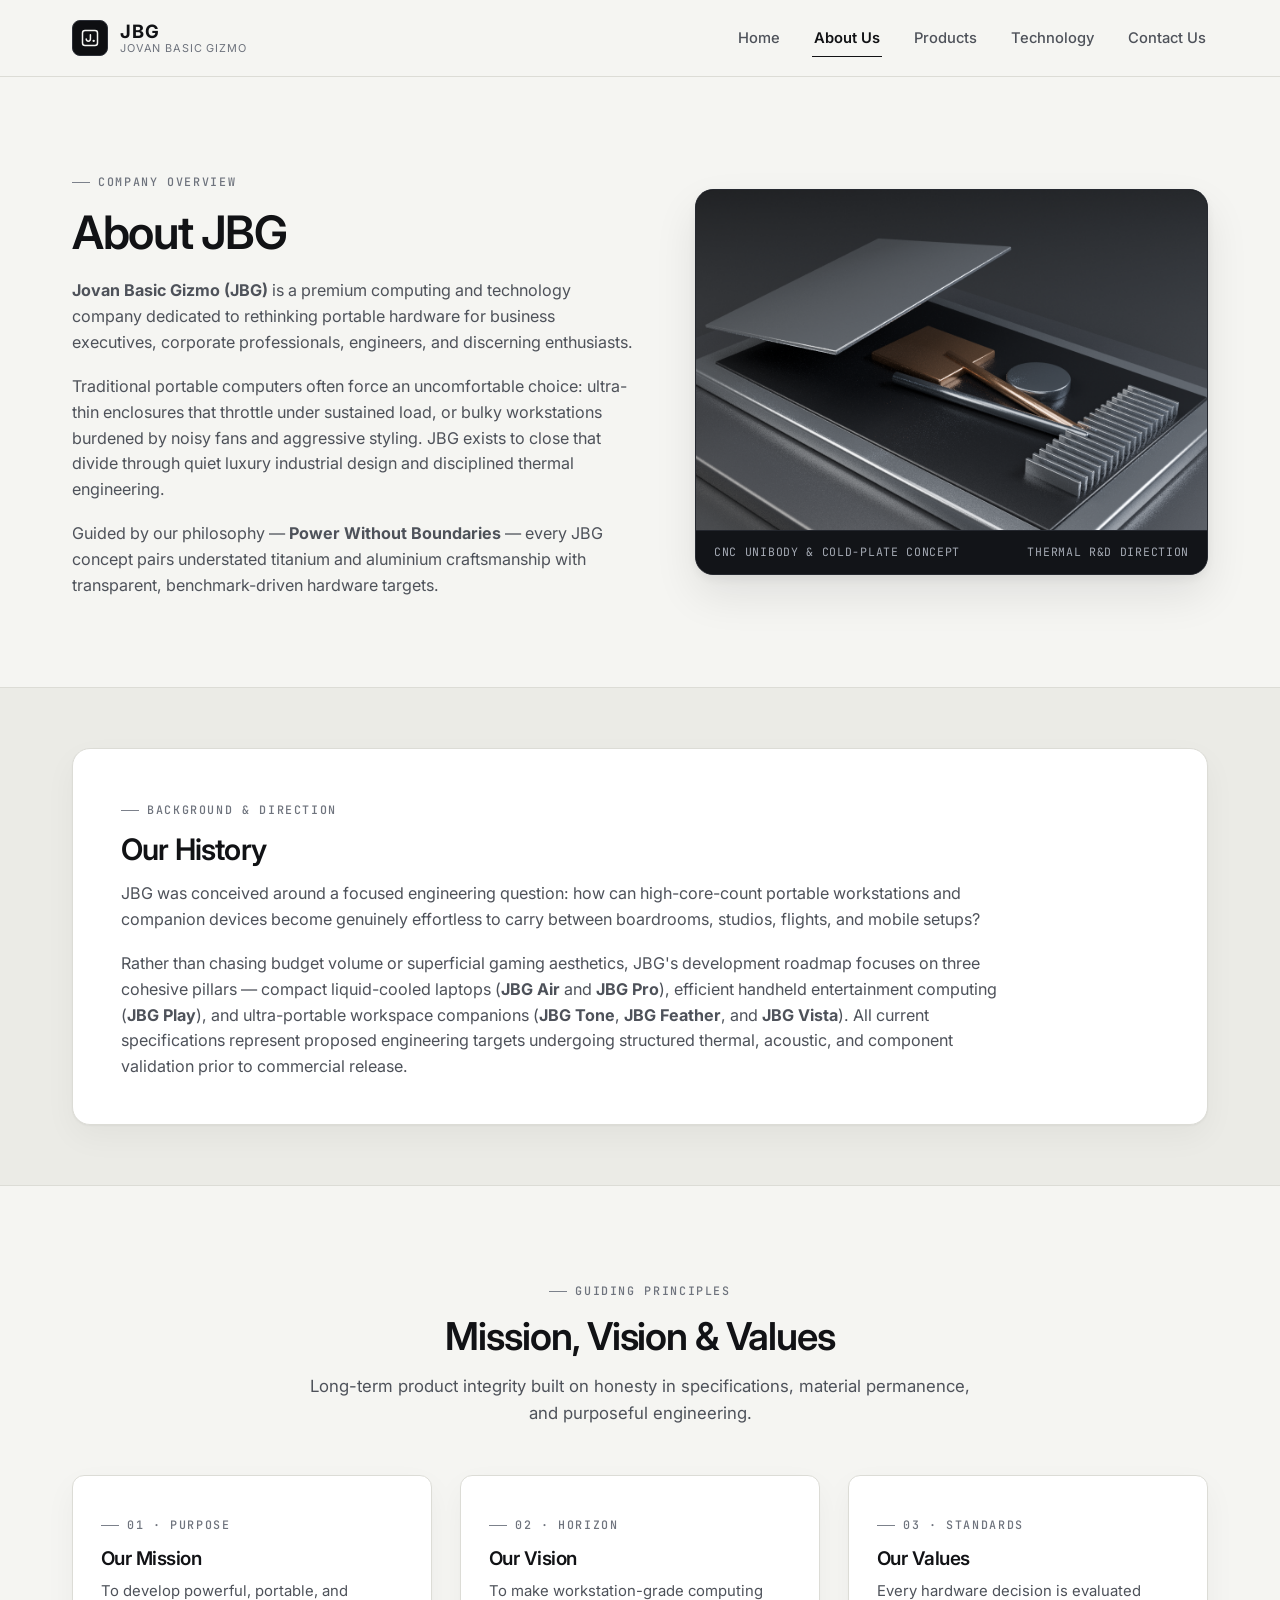
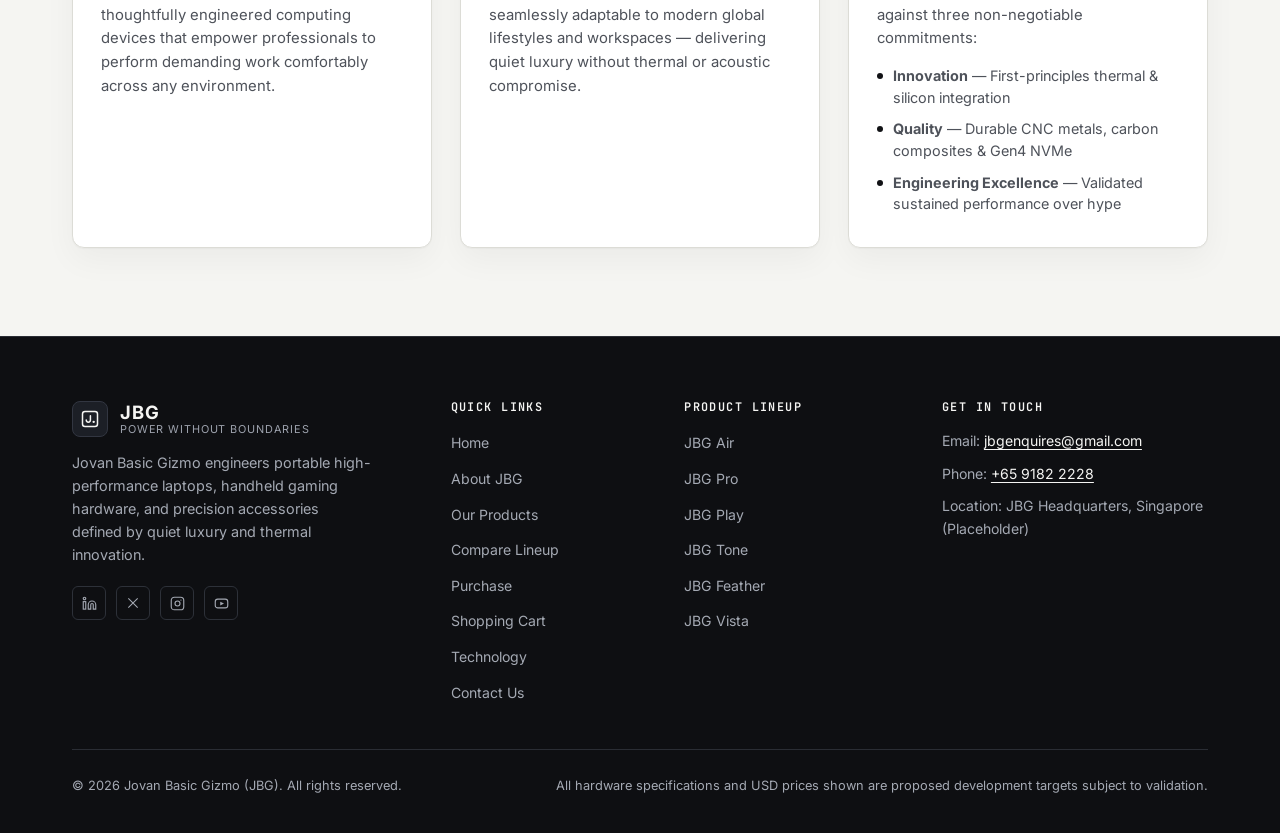
==== aboutus.html @ 5d366223 "Always-on motion: drop reduced-motion gates; reveals now trigger on scroll only" ====
<!DOCTYPE html>
<html lang="en">
<head>
  <meta charset="UTF-8">
  <meta name="viewport" content="width=device-width, initial-scale=1.0">
  <title>About JBG — JBG | Jovan Basic Gizmo</title>
  <link rel="preconnect" href="https://fonts.googleapis.com">
  <link rel="preconnect" href="https://fonts.gstatic.com" crossorigin>
  <link href="https://fonts.googleapis.com/css2?family=Inter:wght@400;500;600;700&family=JetBrains+Mono:wght@400;500;600&display=swap" rel="stylesheet">
  <link rel="stylesheet" href="style.css">
</head>
<body data-page="about">
<div class="wrapper">
  <header class="site-header">
    <div class="container header-inner">
      <a href="index.html" class="brand" aria-label="JBG — Jovan Basic Gizmo Home">
        <span class="brand-mark"><svg width="20" height="20" viewBox="0 0 24 24" fill="none" stroke="currentColor" stroke-width="1.8" stroke-linecap="round" stroke-linejoin="round" aria-hidden="true"><rect x="3" y="3" width="18" height="18" rx="3"/><path d="M12.5 8v5.3a2.5 2.5 0 0 1-5 0"/><circle cx="16.4" cy="15.4" r="1.4" fill="currentColor" stroke="none"/></svg></span>
        <span class="brand-text">
          <span class="brand-name">JBG</span>
          <span class="brand-sub">Jovan Basic Gizmo</span>
        </span>
      </a>
      <nav class="site-nav" aria-label="Primary Navigation">
        <ul class="nav-list">
          <li><a href="index.html">Home</a></li>
          <li><a href="aboutus.html">About Us</a></li>
          <li class="has-dropdown">
            <a href="products.html">Products</a>
            <div class="nav-dropdown" role="menu" aria-label="JBG Product Lineup">
              <a href="products.html"><span>All Products</span><span>6</span></a>
              <div class="dropdown-divider"></div>
              <a href="air-specifications.html"><span>JBG Air</span><span>12C Laptop</span></a>
              <a href="pro-specifications.html"><span>JBG Pro</span><span>24C Laptop</span></a>
              <a href="play-specifications.html"><span>JBG Play</span><span>Handheld</span></a>
              <div class="dropdown-divider"></div>
              <a href="tone-specifications.html"><span>JBG Tone</span><span>ANC Audio</span></a>
              <a href="feather-specifications.html"><span>JBG Feather</span><span>20g Mouse</span></a>
              <a href="vista-specifications.html"><span>JBG Vista</span><span>16&quot; Display</span></a>
              <div class="dropdown-divider"></div>
              <a href="compare.html"><span>Compare Products</span><span>&rarr;</span></a>
              <a href="purchase.html"><span>Purchase</span><span>&rarr;</span></a>
              <a href="cart.html"><span>Shopping Cart</span><span>&rarr;</span></a>
            </div>
          </li>
          <li><a href="technology.html">Technology</a></li>
          <li><a href="contactus.html">Contact Us</a></li>
        </ul>
      </nav>
    </div>
  </header>

  <main class="site-main">
    <section class="section">
      <div class="container split-grid">
        <div class="prose">
          <span class="eyebrow">Company Overview</span>
          <h1 class="section-title" style="font-size: clamp(2.2rem, 3.6vw, 3.2rem); margin-bottom: 20px;">About JBG</h1>
          <p>
            <strong>Jovan Basic Gizmo (JBG)</strong> is a premium computing and technology company dedicated to rethinking portable hardware for business executives, corporate professionals, engineers, and discerning enthusiasts.
          </p>
          <p>
            Traditional portable computers often force an uncomfortable choice: ultra-thin enclosures that throttle under sustained load, or bulky workstations burdened by noisy fans and aggressive styling. JBG exists to close that divide through quiet luxury industrial design and disciplined thermal engineering.
          </p>
          <p>
            Guided by our philosophy — <strong>Power Without Boundaries</strong> — every JBG concept pairs understated titanium and aluminium craftsmanship with transparent, benchmark-driven hardware targets.
          </p>
        </div>
        <div class="hero-visual-frame">
          <img src="assets/about-engineering.png" alt="Cutaway studio render of JBG CNC aluminium unibody with compact liquid-cooling cold plate and side radiator fins">
          <div class="visual-caption">
            <span>CNC UNIBODY &amp; COLD-PLATE CONCEPT</span>
            <span>THERMAL R&amp;D DIRECTION</span>
          </div>
        </div>
      </div>
    </section>

    <section class="section section-tight section-subtle">
      <div class="container">
        <div class="history-panel">
          <span class="eyebrow">Background &amp; Direction</span>
          <h2 class="section-title" style="font-size: 1.85rem;">Our History</h2>
          <div class="prose" style="max-width: 880px;">
            <p>
              JBG was conceived around a focused engineering question: how can high-core-count portable workstations and companion devices become genuinely effortless to carry between boardrooms, studios, flights, and mobile setups?
            </p>
            <p>
              Rather than chasing budget volume or superficial gaming aesthetics, JBG's development roadmap focuses on three cohesive pillars — compact liquid-cooled laptops (<strong>JBG Air</strong> and <strong>JBG Pro</strong>), efficient handheld entertainment computing (<strong>JBG Play</strong>), and ultra-portable workspace companions (<strong>JBG Tone</strong>, <strong>JBG Feather</strong>, and <strong>JBG Vista</strong>). All current specifications represent proposed engineering targets undergoing structured thermal, acoustic, and component validation prior to commercial release.
            </p>
          </div>
        </div>
      </div>
    </section>

    <section class="section">
      <div class="container">
        <div class="section-header centered">
          <span class="eyebrow">Guiding Principles</span>
          <h2 class="section-title">Mission, Vision &amp; Values</h2>
          <p class="section-lead">
            Long-term product integrity built on honesty in specifications, material permanence, and purposeful engineering.
          </p>
        </div>
        <div class="cards-grid-3">
          <div class="pillar-card">
            <span class="eyebrow">01 &middot; Purpose</span>
            <h3>Our Mission</h3>
            <p>
              To develop powerful, portable, and thoughtfully engineered computing devices that empower professionals to perform demanding work comfortably across any environment.
            </p>
          </div>
          <div class="pillar-card">
            <span class="eyebrow">02 &middot; Horizon</span>
            <h3>Our Vision</h3>
            <p>
              To make workstation-grade computing seamlessly adaptable to modern global lifestyles and workspaces — delivering quiet luxury without thermal or acoustic compromise.
            </p>
          </div>
          <div class="pillar-card">
            <span class="eyebrow">03 &middot; Standards</span>
            <h3>Our Values</h3>
            <p>Every hardware decision is evaluated against three non-negotiable commitments:</p>
            <ul class="values-list">
              <li><strong>Innovation</strong> — First-principles thermal &amp; silicon integration</li>
              <li><strong>Quality</strong> — Durable CNC metals, carbon composites &amp; Gen4 NVMe</li>
              <li><strong>Engineering Excellence</strong> — Validated sustained performance over hype</li>
            </ul>
          </div>
        </div>
      </div>
    </section>
  </main>

  <footer class="site-footer">
    <div class="container">
      <div class="footer-grid">
        <div>
          <a href="index.html" class="brand" style="color: #f5f5f3;">
            <span class="brand-mark" style="background:#1c1f26;border-color:#323641;"><svg width="20" height="20" viewBox="0 0 24 24" fill="none" stroke="currentColor" stroke-width="1.8" stroke-linecap="round" stroke-linejoin="round" aria-hidden="true"><rect x="3" y="3" width="18" height="18" rx="3"/><path d="M12.5 8v5.3a2.5 2.5 0 0 1-5 0"/><circle cx="16.4" cy="15.4" r="1.4" fill="currentColor" stroke="none"/></svg></span>
            <span class="brand-text">
              <span class="brand-name" style="color:#f5f5f3;">JBG</span>
              <span class="brand-sub" style="color:#9da2ad;">Power Without Boundaries</span>
            </span>
          </a>
          <p class="footer-brand-desc">
            Jovan Basic Gizmo engineers portable high-performance laptops, handheld gaming hardware, and precision accessories defined by quiet luxury and thermal innovation.
          </p>
          <div class="footer-socials" aria-label="JBG Social Media">
            <a href="https://linkedin.com" target="_blank" rel="noopener noreferrer" aria-label="JBG on LinkedIn">
              <svg width="15" height="15" viewBox="0 0 24 24" fill="none" stroke="currentColor" stroke-width="1.8"><path d="M16 8a6 6 0 0 1 6 6v7h-4v-7a2 2 0 0 0-2-2 2 2 0 0 0-2 2v7h-4v-7a6 6 0 0 1 6-6z"/><rect x="2" y="9" width="4" height="12"/><circle cx="4" cy="4" r="2"/></svg>
            </a>
            <a href="https://x.com" target="_blank" rel="noopener noreferrer" aria-label="JBG on X">
              <svg width="14" height="14" viewBox="0 0 24 24" fill="none" stroke="currentColor" stroke-width="1.8"><path d="M4 4l16 16M20 4L4 20"/></svg>
            </a>
            <a href="https://instagram.com" target="_blank" rel="noopener noreferrer" aria-label="JBG on Instagram">
              <svg width="15" height="15" viewBox="0 0 24 24" fill="none" stroke="currentColor" stroke-width="1.8"><rect x="2" y="2" width="20" height="20" rx="5"/><circle cx="12" cy="12" r="4"/><circle cx="17.5" cy="6.5" r="1" fill="currentColor" stroke="none"/></svg>
            </a>
            <a href="https://youtube.com" target="_blank" rel="noopener noreferrer" aria-label="JBG on YouTube">
              <svg width="15" height="15" viewBox="0 0 24 24" fill="none" stroke="currentColor" stroke-width="1.8"><rect x="2" y="5" width="20" height="14" rx="4"/><polygon points="10,9 16,12 10,15" fill="currentColor" stroke="none"/></svg>
            </a>
          </div>
        </div>
        <div>
          <h3 class="footer-heading">Quick Links</h3>
          <ul class="footer-links">
            <li><a href="index.html">Home</a></li>
            <li><a href="aboutus.html">About JBG</a></li>
            <li><a href="products.html">Our Products</a></li>
            <li><a href="compare.html">Compare Lineup</a></li>
            <li><a href="purchase.html">Purchase</a></li>
            <li><a href="cart.html">Shopping Cart</a></li>
            <li><a href="technology.html">Technology</a></li>
            <li><a href="contactus.html">Contact Us</a></li>
          </ul>
        </div>
        <div>
          <h3 class="footer-heading">Product Lineup</h3>
          <ul class="footer-links">
            <li><a href="air-specifications.html">JBG Air</a></li>
            <li><a href="pro-specifications.html">JBG Pro</a></li>
            <li><a href="play-specifications.html">JBG Play</a></li>
            <li><a href="tone-specifications.html">JBG Tone</a></li>
            <li><a href="feather-specifications.html">JBG Feather</a></li>
            <li><a href="vista-specifications.html">JBG Vista</a></li>
          </ul>
        </div>
        <div>
          <h3 class="footer-heading">Get in Touch</h3>
          <ul class="footer-contact-list">
            <li>Email: <a href="mailto:jbgenquires@gmail.com">jbgenquires@gmail.com</a></li>
            <li>Phone: <a href="tel:+6591822228">+65 9182 2228</a></li>
            <li>Location: JBG Headquarters, Singapore (Placeholder)</li>
          </ul>
        </div>
      </div>
      <div class="footer-bottom">
        <span>&copy; 2026 Jovan Basic Gizmo (JBG). All rights reserved.</span>
        <span>All hardware specifications and USD prices shown are proposed development targets subject to validation.</span>
      </div>
    </div>
  </footer>
</div>

<script>
  (function () {
    var isShot = location.search.indexOf('shot=1') !== -1;
    if (isShot) {
      document.documentElement.style.background = '#00ff66';
      document.body.style.background = '#00ff66';
      var w = document.querySelector('.wrapper');
      if (w) { w.style.minHeight = '0'; w.style.background = 'var(--bg)'; }
      return;
    }
    var header = document.querySelector('.site-header');
    function onScroll() {
      if (header) header.classList.toggle('is-scrolled', window.scrollY > 12);
    }
    window.addEventListener('scroll', onScroll, { passive: true });
    onScroll();

    document.documentElement.classList.add('jbg-motion');

    var main = document.querySelector('.site-main');
    window.addEventListener('pageshow', function () {
      if (main) main.classList.remove('is-leaving');
    });

    document.addEventListener('click', function (e) {
      if (e.defaultPrevented || e.button !== 0 || e.metaKey || e.ctrlKey || e.shiftKey || e.altKey) return;
      var a = e.target.closest('a');
      if (!a || !main) return;
      var href = a.getAttribute('href');
      if (!href || href.charAt(0) === '#' || a.target === '_blank' || /^(mailto:|tel:|https?:)/i.test(href)) return;
      e.preventDefault();
      main.classList.add('is-leaving');
      setTimeout(function () { location.href = a.href; }, 145);
    });

    var targets = Array.prototype.slice.call(document.querySelectorAll(
      '.section:not(.hero) .section-header, .product-card, .pillar-card, .mvv-card, .stat-card, .rule-card, .compare-table-wrap, .spec-table-wrap, .cta-banner, .split-grid > *'
    ));
    if (!targets.length || !('IntersectionObserver' in window)) return;

    var gridCount = new WeakMap();
    var held = [];
    targets.forEach(function (el) {
      var p = el.parentElement;
      var idx = gridCount.get(p) || 0;
      gridCount.set(p, idx + 1);
      el.style.setProperty('--reveal-delay', Math.min(idx * 150, 600) + 'ms');
      el.classList.add('reveal-item');
      if (el.getBoundingClientRect().top < window.innerHeight - 36) held.push(el);
    });

    var io = new IntersectionObserver(function (entries) {
      entries.forEach(function (entry) {
        if (!entry.isIntersecting) return;
        entry.target.classList.add('is-visible');
        io.unobserve(entry.target);
      });
    }, { threshold: 0.08, rootMargin: '0px 0px -36px 0px' });

    targets.forEach(function (el) {
      if (held.indexOf(el) === -1) io.observe(el);
    });

    if (!held.length) return;
    if (window.scrollY > 10) {
      held.forEach(function (el) { el.classList.add('is-visible'); });
      return;
    }
    var revealOnScroll = function () {
      held.forEach(function (el) { el.classList.add('is-visible'); });
      window.removeEventListener('scroll', revealOnScroll);
    };
    window.addEventListener('scroll', revealOnScroll, { passive: true });
  })();
</script>
</body>
</html>
---- style.css ----
/* ==========================================================================
   JBG — Jovan Basic Gizmo | Quiet Luxury Design System
   External Stylesheet (style.css)
   Palette: Off-White, Pure White, Matte Charcoal, Deep Black, Titanium Grey
   ========================================================================== */

:root {
  --bg: #f5f5f2;
  --bg-elevated: #ffffff;
  --bg-subtle: #ebebE6;
  --bg-dark: #0e0f12;
  --bg-charcoal: #17191d;
  --bg-charcoal-soft: #202329;

  --text-primary: #111215;
  --text-secondary: #4e525a;
  --text-muted: #6e737d;
  --text-on-dark: #f5f5f3;
  --text-on-dark-muted: #a4a9b3;

  --titanium: #7c818b;
  --titanium-light: #c8cbd0;
  --hairline: #dcdcd6;
  --hairline-dark: #2a2d34;
  --accent-link: #1f4b7a;

  --radius-sm: 6px;
  --radius-md: 12px;
  --radius-lg: 18px;
  --radius-pill: 999px;

  --shadow-card: 0 1px 2px rgba(14, 15, 18, 0.04), 0 12px 32px rgba(14, 15, 18, 0.045);
  --shadow-hover: 0 4px 12px rgba(14, 15, 18, 0.06), 0 20px 44px rgba(14, 15, 18, 0.09);

  --font-sans: "Inter", -apple-system, BlinkMacSystemFont, "Segoe UI", Roboto, "Helvetica Neue", Arial, sans-serif;
  --font-mono: "JetBrains Mono", "SFMono-Regular", Consolas, "Liberation Mono", Menlo, monospace;

  --container: 1200px;
  --transition: 200ms cubic-bezier(0.22, 1, 0.36, 1);
}

*,
*::before,
*::after {
  box-sizing: border-box;
}

html {
  scroll-behavior: smooth;
  -webkit-font-smoothing: antialiased;
  -moz-osx-font-smoothing: grayscale;
}

body {
  margin: 0;
  font-family: var(--font-sans);
  font-size: 16px;
  line-height: 1.6;
  color: var(--text-primary);
  background-color: var(--bg);
}

img {
  max-width: 100%;
  height: auto;
  display: block;
}

a {
  color: inherit;
  text-decoration: none;
  transition: color var(--transition), opacity var(--transition);
}

/* ---------- Semantic Wrapper ---------- */
.wrapper {
  min-height: 100vh;
  display: flex;
  flex-direction: column;
}

.site-main {
  flex: 1;
}

.container {
  width: 100%;
  max-width: var(--container);
  margin: 0 auto;
  padding: 0 32px;
}

/* ---------- Typography ---------- */
h1, h2, h3, h4 {
  margin: 0;
  font-weight: 600;
  letter-spacing: -0.028em;
  line-height: 1.14;
  color: var(--text-primary);
}

.eyebrow {
  display: inline-flex;
  align-items: center;
  gap: 8px;
  font-family: var(--font-mono);
  font-size: 0.73rem;
  font-weight: 500;
  letter-spacing: 0.14em;
  text-transform: uppercase;
  color: var(--text-muted);
  margin-bottom: 14px;
}

.eyebrow::before {
  content: "";
  width: 18px;
  height: 1px;
  background: var(--titanium);
}

.badge-proposed {
  display: inline-flex;
  align-items: center;
  padding: 4px 10px;
  font-family: var(--font-mono);
  font-size: 0.69rem;
  font-weight: 600;
  letter-spacing: 0.12em;
  text-transform: uppercase;
  color: var(--text-secondary);
  background: var(--bg-subtle);
  border: 1px solid var(--titanium-light);
  border-radius: var(--radius-sm);
}

/* ---------- Header & Navigation (Identical Across All Pages) ---------- */
.site-header {
  position: sticky;
  top: 0;
  z-index: 100;
  background: rgba(245, 245, 242, 0.88);
  backdrop-filter: blur(14px);
  -webkit-backdrop-filter: blur(14px);
  border-bottom: 1px solid var(--hairline);
}

.header-inner {
  height: 76px;
  display: flex;
  align-items: center;
  justify-content: space-between;
  gap: 24px;
}

.brand {
  display: inline-flex;
  align-items: center;
  gap: 12px;
}

.brand-mark {
  width: 36px;
  height: 36px;
  border-radius: 8px;
  background: var(--bg-dark);
  color: var(--text-on-dark);
  display: inline-flex;
  align-items: center;
  justify-content: center;
  border: 1px solid #2d3038;
}

.brand-text {
  display: flex;
  flex-direction: column;
  line-height: 1.05;
}

.brand-name {
  font-size: 1.15rem;
  font-weight: 700;
  letter-spacing: 0.06em;
}

.brand-sub {
  font-size: 0.68rem;
  letter-spacing: 0.08em;
  text-transform: uppercase;
  color: var(--text-muted);
  margin-top: 2px;
}

.site-nav .nav-list {
  list-style: none;
  margin: 0;
  padding: 0;
  display: flex;
  align-items: center;
  gap: 30px;
}

.site-nav .nav-list > li {
  position: relative;
}

.site-nav .nav-list > li > a {
  font-size: 0.92rem;
  font-weight: 500;
  color: var(--text-secondary);
  padding: 8px 2px;
  position: relative;
}

.site-nav .nav-list > li > a:hover {
  color: var(--text-primary);
}

/* Active page state controlled cleanly via body[data-page] so header HTML stays identical */
body[data-page="home"] .site-nav .nav-list > li > a[href="index.html"],
body[data-page="about"] .site-nav .nav-list > li > a[href="aboutus.html"],
body[data-page="products"] .site-nav .nav-list > li > a[href="products.html"],
body[data-page="technology"] .site-nav .nav-list > li > a[href="technology.html"],
body[data-page="contact"] .site-nav .nav-list > li > a[href="contactus.html"] {
  color: var(--text-primary);
  font-weight: 600;
}

body[data-page="home"] .site-nav .nav-list > li > a[href="index.html"]::after,
body[data-page="about"] .site-nav .nav-list > li > a[href="aboutus.html"]::after,
body[data-page="products"] .site-nav .nav-list > li > a[href="products.html"]::after,
body[data-page="technology"] .site-nav .nav-list > li > a[href="technology.html"]::after,
body[data-page="contact"] .site-nav .nav-list > li > a[href="contactus.html"]::after {
  content: "";
  position: absolute;
  left: 0;
  right: 0;
  bottom: -2px;
  height: 1.5px;
  background: var(--text-primary);
}

/* Products dropdown */
.has-dropdown .nav-dropdown {
  position: absolute;
  top: calc(100% + 10px);
  left: -16px;
  min-width: 250px;
  background: var(--bg-elevated);
  border: 1px solid var(--hairline);
  border-radius: var(--radius-md);
  box-shadow: var(--shadow-hover);
  padding: 8px;
  opacity: 0;
  visibility: hidden;
  transform: translateY(6px);
  transition: opacity var(--transition), transform var(--transition), visibility var(--transition);
}

.has-dropdown:hover .nav-dropdown,
.has-dropdown:focus-within .nav-dropdown {
  opacity: 1;
  visibility: visible;
  transform: translateY(0);
}

.nav-dropdown a {
  display: flex;
  justify-content: space-between;
  align-items: center;
  padding: 9px 12px;
  border-radius: var(--radius-sm);
  font-size: 0.85rem;
  color: var(--text-secondary);
}

.nav-dropdown a:hover {
  background: var(--bg);
  color: var(--text-primary);
}

.nav-dropdown .dropdown-divider {
  height: 1px;
  background: var(--hairline);
  margin: 6px 4px;
}

/* ---------- Buttons ---------- */
.btn {
  display: inline-flex;
  align-items: center;
  justify-content: center;
  gap: 8px;
  padding: 13px 24px;
  font-family: var(--font-sans);
  font-size: 0.9rem;
  font-weight: 500;
  letter-spacing: -0.01em;
  border-radius: var(--radius-sm);
  border: 1px solid transparent;
  cursor: pointer;
  transition: background var(--transition), color var(--transition), border-color var(--transition), transform var(--transition);
}

.btn:active {
  transform: translateY(1px);
}

.btn-sm {
  padding: 9px 18px;
  font-size: 0.84rem;
}

.btn-primary {
  background: var(--bg-dark);
  color: var(--text-on-dark);
  border-color: var(--bg-dark);
}

.btn-primary:hover {
  background: #272a31;
  border-color: #272a31;
}

.btn-outline {
  background: transparent;
  color: var(--text-primary);
  border-color: #b8bbc2;
}

.btn-outline:hover {
  border-color: var(--text-primary);
  background: rgba(17, 18, 21, 0.03);
}

.btn-light {
  background: var(--bg-elevated);
  color: var(--text-primary);
  border-color: var(--bg-elevated);
}

.btn-light:hover {
  background: #e9e9e4;
}

/* ---------- Sections ---------- */
.section {
  padding: 88px 0;
}

.section-tight {
  padding: 60px 0;
}

.section-subtle {
  background: var(--bg-subtle);
  border-top: 1px solid var(--hairline);
  border-bottom: 1px solid var(--hairline);
}

.section-dark {
  background: var(--bg-charcoal);
  color: var(--text-on-dark);
}

.section-dark h1,
.section-dark h2,
.section-dark h3 {
  color: var(--text-on-dark);
}

.section-header {
  max-width: 680px;
  margin-bottom: 48px;
}

.section-header.centered {
  margin-left: auto;
  margin-right: auto;
  text-align: center;
}

.section-header.centered .eyebrow {
  justify-content: center;
}

.section-title {
  font-size: clamp(1.85rem, 3vw, 2.55rem);
  margin-bottom: 14px;
}

.section-lead {
  margin: 0;
  font-size: 1.05rem;
  color: var(--text-secondary);
}

.section-dark .section-lead {
  color: var(--text-on-dark-muted);
}

/* ---------- Home Hero ---------- */
.hero {
  padding: 68px 0 80px;
  border-bottom: 1px solid var(--hairline);
}

.hero-grid {
  display: grid;
  grid-template-columns: 1.02fr 1.15fr;
  gap: 56px;
  align-items: center;
}

.hero-title {
  font-size: clamp(2.65rem, 4.7vw, 4.1rem);
  font-weight: 600;
  letter-spacing: -0.038em;
  line-height: 1.04;
  margin-bottom: 22px;
}

.hero-desc {
  font-size: 1.1rem;
  color: var(--text-secondary);
  max-width: 490px;
  margin: 0 0 32px;
}

.hero-actions {
  display: flex;
  flex-wrap: wrap;
  gap: 14px;
  margin-bottom: 36px;
}

.hero-metrics {
  display: grid;
  grid-template-columns: repeat(3, 1fr);
  gap: 20px;
  padding-top: 24px;
  border-top: 1px solid var(--hairline);
}

.hero-metric strong {
  display: block;
  font-family: var(--font-mono);
  font-size: 1.15rem;
  font-weight: 600;
  color: var(--text-primary);
}

.hero-metric span {
  font-size: 0.78rem;
  color: var(--text-muted);
}

.hero-visual-frame {
  background: var(--bg-dark);
  border-radius: var(--radius-lg);
  overflow: hidden;
  box-shadow: var(--shadow-hover);
  border: 1px solid #262930;
  position: relative;
}

.hero-visual-frame img {
  width: 100%;
  aspect-ratio: 3 / 2;
  object-fit: cover;
  transition: opacity 0.25s ease;
}

.visual-caption {
  display: flex;
  justify-content: space-between;
  align-items: center;
  padding: 12px 18px;
  font-family: var(--font-mono);
  font-size: 0.72rem;
  letter-spacing: 0.06em;
  color: var(--text-on-dark-muted);
  background: #121418;
  border-top: 1px solid #23262d;
}

/* ---------- Product Cards (Home & Products Gallery) ---------- */
.cards-grid-3 {
  display: grid;
  grid-template-columns: repeat(3, 1fr);
  gap: 28px;
}

.product-card {
  background: var(--bg-elevated);
  border: 1px solid var(--hairline);
  border-radius: var(--radius-md);
  overflow: hidden;
  box-shadow: var(--shadow-card);
  display: flex;
  flex-direction: column;
  transition: transform var(--transition), box-shadow var(--transition), border-color var(--transition);
}

.product-card:hover {
  transform: translateY(-4px);
  box-shadow: var(--shadow-hover);
  border-color: var(--titanium-light);
}

.product-card-media {
  position: relative;
  background: #ecece7;
  aspect-ratio: 10 / 7;
  overflow: hidden;
  border-bottom: 1px solid var(--hairline);
}

.product-card-media.dark-stage {
  background: #131519;
}

.product-card-media img {
  width: 100%;
  height: 100%;
  object-fit: cover;
  transition: transform 420ms cubic-bezier(0.22, 1, 0.36, 1);
}

.product-card:hover .product-card-media img {
  transform: scale(1.035);
}

.card-category-tag {
  position: absolute;
  top: 14px;
  left: 14px;
  padding: 4px 10px;
  border-radius: var(--radius-pill);
  font-family: var(--font-mono);
  font-size: 0.68rem;
  letter-spacing: 0.09em;
  text-transform: uppercase;
  background: rgba(255, 255, 255, 0.88);
  color: var(--text-primary);
  backdrop-filter: blur(8px);
}

.dark-stage .card-category-tag {
  background: rgba(20, 22, 27, 0.82);
  color: var(--text-on-dark);
  border: 1px solid rgba(255, 255, 255, 0.12);
}

.product-card-body {
  padding: 24px;
  display: flex;
  flex-direction: column;
  flex: 1;
}

.product-card-title-row {
  display: flex;
  align-items: baseline;
  justify-content: space-between;
  gap: 12px;
  margin-bottom: 6px;
}

.product-card h3 {
  font-size: 1.3rem;
}

.product-card-sub {
  font-size: 0.84rem;
  font-weight: 500;
  color: var(--titanium);
  margin-bottom: 12px;
}

.product-card-desc {
  font-size: 0.92rem;
  color: var(--text-secondary);
  margin: 0 0 18px;
  flex: 1;
}

.product-card-specs-mini {
  display: flex;
  flex-wrap: wrap;
  gap: 6px;
  margin-bottom: 20px;
}

.spec-chip {
  font-family: var(--font-mono);
  font-size: 0.72rem;
  color: var(--text-secondary);
  background: var(--bg);
  border: 1px solid var(--hairline);
  padding: 3px 8px;
  border-radius: 4px;
}

.product-card-footer {
  padding-top: 16px;
  border-top: 1px solid var(--hairline);
  display: flex;
  align-items: center;
  justify-content: space-between;
  gap: 12px;
}

.price-tag {
  font-family: var(--font-mono);
  font-size: 0.95rem;
  font-weight: 600;
  color: var(--text-primary);
}

.price-tag small {
  display: block;
  font-size: 0.67rem;
  font-weight: 400;
  color: var(--text-muted);
  letter-spacing: 0.04em;
}

.card-link {
  font-size: 0.85rem;
  font-weight: 600;
  color: var(--text-primary);
  display: inline-flex;
  align-items: center;
  gap: 5px;
}

.card-link:hover {
  opacity: 0.7;
}

/* ---------- Pillars (Why Choose Us & Values) ---------- */
.pillar-card {
  background: var(--bg-elevated);
  border: 1px solid var(--hairline);
  border-radius: var(--radius-md);
  padding: 32px 28px;
  box-shadow: var(--shadow-card);
}

.pillar-icon {
  width: 44px;
  height: 44px;
  border-radius: 10px;
  background: var(--bg);
  border: 1px solid var(--hairline);
  display: inline-flex;
  align-items: center;
  justify-content: center;
  margin-bottom: 20px;
  color: var(--text-primary);
}

.pillar-card h3 {
  font-size: 1.18rem;
  margin-bottom: 10px;
}

.pillar-card p {
  margin: 0;
  font-size: 0.93rem;
  color: var(--text-secondary);
}

/* ---------- CTA Banner ---------- */
.cta-banner {
  background: var(--bg-dark);
  color: var(--text-on-dark);
  border-radius: var(--radius-lg);
  padding: 64px 48px;
  text-align: center;
  border: 1px solid #262931;
}

.cta-banner h2 {
  color: var(--text-on-dark);
  font-size: clamp(1.8rem, 2.8vw, 2.4rem);
  margin-bottom: 14px;
}

.cta-banner p {
  color: var(--text-on-dark-muted);
  max-width: 560px;
  margin: 0 auto 28px;
  font-size: 1.02rem;
}

.cta-actions {
  display: flex;
  justify-content: center;
  gap: 14px;
  flex-wrap: wrap;
}

/* ---------- Filter Tabs (Products Page) ---------- */
.filter-bar {
  display: flex;
  flex-wrap: wrap;
  align-items: center;
  justify-content: space-between;
  gap: 16px;
  margin-bottom: 36px;
  padding-bottom: 20px;
  border-bottom: 1px solid var(--hairline);
}

.filter-tabs {
  display: flex;
  flex-wrap: wrap;
  gap: 10px;
}

.filter-tab {
  padding: 9px 20px;
  border-radius: var(--radius-pill);
  border: 1px solid #c6c8ce;
  background: var(--bg-elevated);
  color: var(--text-secondary);
  font-family: var(--font-sans);
  font-size: 0.88rem;
  font-weight: 500;
  cursor: pointer;
  transition: all var(--transition);
}

.filter-tab:hover {
  border-color: var(--text-primary);
  color: var(--text-primary);
}

.filter-tab.active {
  background: var(--bg-dark);
  border-color: var(--bg-dark);
  color: var(--text-on-dark);
}

.product-card.is-hidden {
  display: none;
}

/* ---------- About Page Split & History ---------- */
.split-grid {
  display: grid;
  grid-template-columns: 1.05fr 0.95fr;
  gap: 56px;
  align-items: center;
}

.prose p {
  margin: 0 0 18px;
  color: var(--text-secondary);
  font-size: 1.01rem;
}

.prose p:last-child {
  margin-bottom: 0;
}

.history-panel {
  background: var(--bg-elevated);
  border: 1px solid var(--hairline);
  border-radius: var(--radius-lg);
  padding: 44px 48px;
  box-shadow: var(--shadow-card);
}

.values-list {
  list-style: none;
  padding: 0;
  margin: 14px 0 0;
  display: flex;
  flex-direction: column;
  gap: 10px;
}

.values-list li {
  font-size: 0.9rem;
  line-height: 1.5;
  color: var(--text-secondary);
  position: relative;
  padding-left: 16px;
}

.values-list li::before {
  content: "";
  position: absolute;
  left: 0;
  top: 8px;
  width: 6px;
  height: 6px;
  border-radius: 50%;
  background: var(--text-primary);
}

/* ---------- Specification Pages ---------- */
.breadcrumb {
  display: flex;
  align-items: center;
  gap: 8px;
  font-family: var(--font-mono);
  font-size: 0.76rem;
  color: var(--text-muted);
  margin-bottom: 24px;
}

.breadcrumb a:hover {
  color: var(--text-primary);
}

.stats-grid-4 {
  display: grid;
  grid-template-columns: repeat(4, 1fr);
  gap: 20px;
}

.stat-card {
  background: var(--bg-elevated);
  border: 1px solid var(--hairline);
  border-radius: var(--radius-md);
  padding: 26px 22px;
  text-align: center;
  box-shadow: var(--shadow-card);
}

.stat-value {
  display: block;
  font-family: var(--font-mono);
  font-size: clamp(1.55rem, 2.5vw, 2.1rem);
  font-weight: 600;
  letter-spacing: -0.03em;
  color: var(--text-primary);
  margin-bottom: 6px;
}

.stat-label {
  font-family: var(--font-mono);
  font-size: 0.72rem;
  letter-spacing: 0.1em;
  text-transform: uppercase;
  color: var(--text-muted);
}

.spec-table-wrap {
  background: var(--bg-elevated);
  border: 1px solid var(--hairline);
  border-radius: var(--radius-md);
  overflow: hidden;
  box-shadow: var(--shadow-card);
}

.spec-table-header {
  display: flex;
  align-items: center;
  justify-content: space-between;
  padding: 22px 28px;
  border-bottom: 1px solid var(--hairline);
  background: #fafaf8;
}

.spec-table {
  width: 100%;
  border-collapse: collapse;
}

.spec-table tr {
  border-bottom: 1px solid var(--hairline);
}

.spec-table tr:last-child {
  border-bottom: none;
}

.spec-table th,
.spec-table td {
  padding: 18px 28px;
  text-align: left;
  vertical-align: top;
  font-size: 0.94rem;
}

.spec-table th {
  width: 240px;
  font-weight: 600;
  color: var(--text-primary);
}

.spec-table td {
  color: var(--text-secondary);
}

/* Interactive Storage / In-the-Box Cards */
.config-grid-4 {
  display: grid;
  grid-template-columns: repeat(4, 1fr);
  gap: 18px;
}

.config-grid-2 {
  display: grid;
  grid-template-columns: repeat(2, 1fr);
  gap: 16px;
}

.cooler-option {
  display: flex;
  align-items: center;
  gap: 14px;
  text-align: left;
  padding: 16px 18px;
}

.cooler-thumb {
  width: 68px;
  height: 48px;
  object-fit: cover;
  border-radius: 8px;
  background: #14161a;
  flex-shrink: 0;
}

.config-card {
  background: var(--bg-elevated);
  border: 1.5px solid var(--hairline);
  border-radius: var(--radius-md);
  padding: 22px 20px;
  text-align: center;
  cursor: pointer;
  transition: all var(--transition);
  position: relative;
}

.config-card.static-box {
  cursor: default;
}

.config-card:not(.static-box):hover {
  border-color: var(--titanium);
}

.config-card.selected {
  border-color: var(--bg-dark);
  background: #ffffff;
  box-shadow: 0 0 0 1px var(--bg-dark), var(--shadow-card);
}

.config-rec {
  display: inline-block;
  font-family: var(--font-mono);
  font-size: 0.64rem;
  text-transform: uppercase;
  letter-spacing: 0.1em;
  padding: 2px 8px;
  border-radius: var(--radius-pill);
  background: var(--bg-dark);
  color: var(--text-on-dark);
  margin-bottom: 8px;
}

.config-title {
  display: block;
  font-family: var(--font-mono);
  font-size: 1.2rem;
  font-weight: 600;
  color: var(--text-primary);
  margin-bottom: 4px;
}

.config-sub {
  font-size: 0.85rem;
  color: var(--text-secondary);
}

.config-summary-bar {
  margin-top: 22px;
  padding: 20px 26px;
  background: var(--bg-elevated);
  border: 1px solid var(--hairline);
  border-radius: var(--radius-md);
  display: flex;
  flex-wrap: wrap;
  align-items: center;
  justify-content: space-between;
  gap: 16px;
}

.config-total {
  font-family: var(--font-mono);
  font-size: 1.35rem;
  font-weight: 600;
}

.spec-disclaimer {
  margin-top: 24px;
  font-size: 0.83rem;
  color: var(--text-muted);
  padding-left: 14px;
  border-left: 2px solid var(--titanium-light);
}

/* ---------- Finish (Colourways) Selector ---------- */
.finish-row {
  display: flex;
  flex-wrap: wrap;
  gap: 26px;
}

.swatch-btn {
  background: none;
  border: none;
  padding: 0;
  cursor: pointer;
  display: flex;
  flex-direction: column;
  align-items: center;
  gap: 9px;
  font: inherit;
}

.swatch-dot {
  width: 36px;
  height: 36px;
  border-radius: 50%;
  border: 1px solid rgba(0, 0, 0, 0.16);
  box-shadow: inset 0 0 0 2px rgba(255, 255, 255, 0.35);
  transition: transform var(--transition), box-shadow var(--transition);
}

.swatch-btn:hover .swatch-dot {
  transform: translateY(-2px);
}

.swatch-btn.selected .swatch-dot {
  box-shadow: 0 0 0 2px #ffffff, 0 0 0 4px var(--bg-dark);
}

.swatch-name {
  font-family: var(--font-mono);
  font-size: 0.72rem;
  color: var(--text-secondary);
}

.swatch-btn.selected .swatch-name {
  color: var(--text-primary);
  font-weight: 600;
}

.finish-note {
  margin-top: 18px;
  font-family: var(--font-mono);
  font-size: 0.78rem;
  color: var(--text-muted);
}

/* Product card finish dots */
.dot-row {
  display: flex;
  align-items: center;
  gap: 7px;
  margin-bottom: 16px;
}

.dot {
  width: 13px;
  height: 13px;
  border-radius: 50%;
  border: 1px solid rgba(0, 0, 0, 0.16);
  display: inline-block;
}

.dot-label {
  font-family: var(--font-mono);
  font-size: 0.66rem;
  color: var(--text-muted);
  margin-left: 4px;
  letter-spacing: 0.03em;
}

/* ---------- Purchase / Configure Page ---------- */
.purchase-grid {
  display: grid;
  grid-template-columns: minmax(0, 1fr) 380px;
  gap: 40px;
  align-items: start;
}

.purchase-step {
  margin-bottom: 38px;
}

.step-label {
  display: block;
  font-family: var(--font-mono);
  font-size: 0.72rem;
  letter-spacing: 0.14em;
  text-transform: uppercase;
  color: var(--text-muted);
  margin-bottom: 6px;
}

.step-title {
  font-size: 1.3rem;
  font-weight: 600;
  margin: 0 0 6px;
}

.step-lead {
  font-size: 0.86rem;
  color: var(--text-muted);
  margin: 0 0 16px;
}

.model-grid {
  display: grid;
  grid-template-columns: 1fr 1fr;
  gap: 14px;
}

.model-card {
  display: flex;
  align-items: center;
  gap: 14px;
  padding: 12px 14px;
  background: var(--bg-elevated);
  border: 1.5px solid var(--hairline);
  border-radius: var(--radius-md);
  cursor: pointer;
  text-align: left;
  font-family: inherit;
  transition: border-color var(--transition), box-shadow var(--transition);
}

.model-card:hover {
  border-color: var(--titanium);
}

.model-card.selected {
  border-color: var(--bg-dark);
  background: #ffffff;
  box-shadow: 0 0 0 1px var(--bg-dark), var(--shadow-card);
}

.model-thumb {
  width: 58px;
  height: 58px;
  border-radius: 8px;
  object-fit: cover;
  flex-shrink: 0;
  background: #ecece7;
  border: 1px solid var(--hairline);
}

.model-card-text {
  display: flex;
  flex-direction: column;
  gap: 1px;
  min-width: 0;
}

.model-card-name {
  font-weight: 600;
  font-size: 0.95rem;
  color: var(--text-primary);
}

.model-card-sub {
  font-size: 0.74rem;
  color: var(--text-muted);
  white-space: nowrap;
  overflow: hidden;
  text-overflow: ellipsis;
}

.model-card-price {
  font-family: var(--font-mono);
  font-size: 0.78rem;
  font-weight: 600;
  color: var(--text-secondary);
  margin-top: 4px;
}

.summary-card {
  position: sticky;
  top: 96px;
  background: var(--bg-elevated);
  border: 1px solid var(--hairline);
  border-radius: var(--radius-lg);
  padding: 20px;
  box-shadow: var(--shadow-card);
}

.summary-img {
  display: block;
  width: 100%;
  aspect-ratio: 10/7;
  object-fit: cover;
  border-radius: var(--radius-md);
  background: #ecece7;
  transition: opacity 0.25s ease;
}

.summary-rows {
  margin: 18px 0 4px;
}

.summary-row {
  display: flex;
  justify-content: space-between;
  align-items: baseline;
  gap: 12px;
  padding: 6px 0;
  font-size: 0.88rem;
}

.summary-row > span:first-child {
  color: var(--text-muted);
}

.summary-row > span:last-child {
  font-weight: 500;
  text-align: right;
}

.summary-divider {
  border-top: 1px solid var(--hairline);
  margin: 12px 0;
}

.summary-total-row {
  display: flex;
  justify-content: space-between;
  align-items: baseline;
  margin: 14px 0 18px;
}

.summary-total-row > span:first-child {
  font-weight: 600;
  font-size: 0.95rem;
}

.summary-total {
  font-family: var(--font-mono);
  font-size: 1.45rem;
  font-weight: 600;
}

.summary-cta {
  display: flex;
  width: 100%;
  justify-content: center;
}

.summary-note {
  font-size: 0.75rem;
  color: var(--text-muted);
  margin: 14px 0 0;
  line-height: 1.55;
}

.summary-note a {
  color: var(--accent-link);
}

/* ---------- Shopping Cart ---------- */
.cart-items {
  display: flex;
  flex-direction: column;
  gap: 14px;
  margin-bottom: 38px;
}

.cart-item {
  display: flex;
  align-items: center;
  gap: 16px;
  padding: 14px 18px;
  background: var(--bg-elevated);
  border: 1px solid var(--hairline);
  border-radius: var(--radius-md);
  box-shadow: var(--shadow-card);
}

.cart-thumb {
  width: 92px;
  height: 66px;
  object-fit: cover;
  border-radius: 8px;
  background: #ecece7;
  border: 1px solid var(--hairline);
  flex-shrink: 0;
}

.cart-item-info {
  display: flex;
  flex-direction: column;
  gap: 2px;
  min-width: 0;
  flex: 1;
}

.cart-item-info strong {
  font-size: 0.98rem;
}

.cart-item-info > span {
  font-size: 0.78rem;
  color: var(--text-muted);
}

.cart-config {
  font-family: var(--font-mono);
  margin-top: 4px;
}

.cart-item-side {
  display: flex;
  flex-direction: column;
  align-items: flex-end;
  gap: 6px;
  flex-shrink: 0;
}

.cart-price {
  font-family: var(--font-mono);
  font-weight: 600;
  font-size: 1rem;
}

.cart-remove {
  background: none;
  border: none;
  padding: 0;
  font: inherit;
  font-size: 0.76rem;
  color: var(--text-muted);
  text-decoration: underline;
  cursor: pointer;
}

.cart-remove:hover {
  color: #8e2430;
}

.cart-empty {
  background: var(--bg-elevated);
  border: 1px solid var(--hairline);
  border-radius: var(--radius-md);
  padding: 44px;
  text-align: center;
  margin-bottom: 38px;
}

.cart-empty p {
  color: var(--text-muted);
  margin: 0 0 18px;
}

.rule-grid {
  display: grid;
  grid-template-columns: 1fr 1fr;
  gap: 14px;
  margin: 16px 0 22px;
}

.rule-card {
  background: var(--bg-elevated);
  border: 1px solid var(--hairline);
  border-radius: var(--radius-md);
  padding: 18px 20px;
  display: flex;
  flex-direction: column;
  gap: 6px;
}

.rule-num {
  font-family: var(--font-mono);
  font-size: 0.68rem;
  letter-spacing: 0.14em;
  color: var(--titanium);
}

.rule-card strong {
  font-size: 0.98rem;
}

.rule-card > span:last-child {
  font-size: 0.8rem;
  color: var(--text-muted);
  line-height: 1.55;
}

.bank-row {
  display: flex;
  align-items: center;
  flex-wrap: wrap;
  gap: 10px;
  margin: -4px 0 22px;
}

.bank-row-label {
  font-family: var(--font-mono);
  font-size: 0.7rem;
  letter-spacing: 0.08em;
  text-transform: uppercase;
  color: var(--text-muted);
  margin-right: 4px;
}

.bank-chip {
  font-family: var(--font-mono);
  font-size: 0.72rem;
  font-weight: 600;
  color: var(--text-secondary);
  padding: 6px 13px;
  border: 1px solid var(--hairline);
  border-radius: var(--radius-pill);
  background: var(--bg-elevated);
  cursor: pointer;
  transition: border-color var(--transition), box-shadow var(--transition);
}

.bank-chip:hover {
  border-color: var(--titanium);
}

.bank-chip.selected {
  border-color: var(--bg-dark);
  background: #ffffff;
  color: var(--text-primary);
  box-shadow: 0 0 0 1px var(--bg-dark), var(--shadow-card);
}

.bank-chip-private {
  background: var(--bg-dark);
  color: var(--text-on-dark);
  border-color: var(--bg-dark);
}

.bank-chip-private.selected {
  background: var(--bg-dark);
  color: var(--text-on-dark);
  box-shadow: 0 0 0 2px #ffffff, 0 0 0 4px var(--bg-dark), var(--shadow-card);
}

.card-input-wrap {
  margin: 0 0 22px;
}

.card-label {
  display: block;
  font-family: var(--font-mono);
  font-size: 0.7rem;
  letter-spacing: 0.1em;
  text-transform: uppercase;
  color: var(--text-muted);
  margin-bottom: 8px;
}

.card-row {
  display: flex;
  align-items: center;
  gap: 14px;
  flex-wrap: wrap;
}

.card-input {
  font-family: var(--font-mono);
  font-size: 1rem;
  letter-spacing: 0.06em;
  padding: 12px 16px;
  border: 1.5px solid var(--hairline);
  border-radius: var(--radius-sm);
  background: var(--bg-elevated);
  color: var(--text-primary);
  width: min(320px, 100%);
}

.card-input:focus {
  outline: none;
  border-color: var(--bg-dark);
  box-shadow: 0 0 0 1px var(--bg-dark);
}

.card-status {
  font-size: 0.8rem;
  color: var(--text-muted);
  line-height: 1.5;
}

.card-status.ok {
  color: #2f6b2f;
  font-weight: 500;
}

.card-status.bad {
  color: #8e2430;
  font-weight: 500;
}

.bank-notlisted {
  background: none;
  border: none;
  padding: 8px 0 0;
  font: inherit;
  font-size: 0.78rem;
  color: var(--text-muted);
  text-decoration: underline;
  text-underline-offset: 3px;
  cursor: pointer;
  display: block;
}

.bank-notlisted:hover {
  color: var(--text-primary);
}

.bank-notlisted.unlisted-on {
  color: var(--text-primary);
  font-weight: 600;
}

.order-summary {
  border: 1.5px solid var(--hairline);
  border-radius: var(--radius-sm);
  background: var(--bg-elevated);
  padding: 16px 18px;
  margin-bottom: 22px;
  font-size: 0.85rem;
}

.order-summary > strong {
  display: block;
  font-family: var(--font-mono);
  font-size: 0.7rem;
  letter-spacing: 0.1em;
  text-transform: uppercase;
  color: var(--text-muted);
  margin-bottom: 10px;
}

.order-line {
  display: flex;
  justify-content: space-between;
  gap: 14px;
  padding: 4px 0;
  line-height: 1.5;
}

.order-line.order-total {
  border-top: 1px solid var(--hairline);
  margin-top: 8px;
  padding-top: 10px;
  font-weight: 600;
}

.order-meta {
  margin-top: 10px;
  font-family: var(--font-mono);
  font-size: 0.74rem;
  letter-spacing: 0.04em;
  color: var(--text-muted);
}

.agree-row {
  display: flex;
  align-items: flex-start;
  gap: 10px;
  font-size: 0.86rem;
  color: var(--text-secondary);
  margin-bottom: 18px;
  cursor: pointer;
}

.agree-row input {
  margin-top: 3px;
  accent-color: var(--bg-dark);
}

.btn:disabled {
  opacity: 0.5;
  cursor: not-allowed;
}

.verify-done {
  background: #eef4ec;
  border: 1px solid #b9cfae;
  border-radius: var(--radius-md);
  padding: 16px 20px;
  font-size: 0.86rem;
  color: #2f4a26;
  line-height: 1.55;
  margin-top: 16px;
}

/* ---------- Compare Table ---------- */
.compare-table-wrap {
  background: var(--bg-elevated);
  border: 1px solid var(--hairline);
  border-radius: var(--radius-md);
  overflow-x: auto;
  box-shadow: var(--shadow-card);
}

.compare-table {
  width: 100%;
  border-collapse: collapse;
}

.compare-table th,
.compare-table td {
  padding: 18px 24px;
  border-bottom: 1px solid var(--hairline);
  text-align: left;
  font-size: 0.94rem;
}

.compare-table thead th {
  background: var(--bg-dark);
  color: var(--text-on-dark);
  font-weight: 600;
}

.compare-table tbody th {
  font-weight: 600;
  width: 24%;
}

.compare-highlight {
  background: rgba(17, 18, 21, 0.025);
  font-weight: 500;
}

/* ---------- Contact Page ---------- */
.contact-grid {
  display: grid;
  grid-template-columns: 0.95fr 1.05fr;
  gap: 52px;
  align-items: start;
}

.contact-info-list {
  list-style: none;
  padding: 0;
  margin: 28px 0;
  display: flex;
  flex-direction: column;
  gap: 18px;
}

.contact-info-item {
  display: flex;
  align-items: flex-start;
  gap: 14px;
}

.contact-icon {
  width: 38px;
  height: 38px;
  border-radius: 8px;
  background: var(--bg-elevated);
  border: 1px solid var(--hairline);
  display: inline-flex;
  align-items: center;
  justify-content: center;
  flex-shrink: 0;
  color: var(--text-primary);
}

.contact-link {
  color: var(--accent-link);
  text-decoration: underline;
  text-underline-offset: 3px;
  font-weight: 500;
}

.contact-link:hover {
  color: var(--text-primary);
}

.map-frame {
  position: relative;
  border-radius: var(--radius-md);
  overflow: hidden;
  border: 1px solid var(--hairline);
  background: #e9eae6;
  box-shadow: var(--shadow-card);
  margin-bottom: 24px;
}

.map-frame .map-underlay {
  position: absolute;
  inset: 0 0 36px 0;
  width: 100%;
  height: 250px;
  pointer-events: none;
}

.map-frame iframe {
  position: relative;
  z-index: 1;
  width: 100%;
  height: 250px;
  border: 0;
  display: block;
  filter: grayscale(0.85) contrast(1.04);
  mix-blend-mode: multiply;
}

.map-caption {
  display: flex;
  justify-content: space-between;
  align-items: center;
  padding: 8px 14px;
  font-family: var(--font-mono);
  font-size: 0.72rem;
  background: var(--bg-elevated);
  border-top: 1px solid var(--hairline);
  color: var(--text-secondary);
}

.social-row {
  display: flex;
  align-items: center;
  gap: 10px;
  margin-top: 10px;
}

.social-btn {
  width: 38px;
  height: 38px;
  border-radius: 8px;
  border: 1px solid var(--hairline);
  background: var(--bg-elevated);
  color: var(--text-primary);
  display: inline-flex;
  align-items: center;
  justify-content: center;
  transition: all var(--transition);
}

.social-btn:hover {
  background: var(--bg-dark);
  border-color: var(--bg-dark);
  color: var(--text-on-dark);
}

.contact-form-card {
  background: var(--bg-elevated);
  border: 1px solid var(--hairline);
  border-radius: var(--radius-lg);
  padding: 38px;
  box-shadow: var(--shadow-card);
}

.form-group {
  margin-bottom: 20px;
}

.form-label {
  display: block;
  font-size: 0.84rem;
  font-weight: 600;
  margin-bottom: 7px;
  color: var(--text-primary);
}

.form-control {
  width: 100%;
  padding: 12px 14px;
  font-family: var(--font-sans);
  font-size: 0.94rem;
  color: var(--text-primary);
  background: var(--bg);
  border: 1px solid #cbcdd2;
  border-radius: var(--radius-sm);
  transition: border-color var(--transition), background var(--transition);
}

.form-control:focus {
  outline: none;
  border-color: var(--bg-dark);
  background: var(--bg-elevated);
}

textarea.form-control {
  min-height: 150px;
  resize: vertical;
}

.form-status {
  display: none;
  margin-top: 16px;
  padding: 13px 16px;
  border-radius: var(--radius-sm);
  background: #edf3ee;
  border: 1px solid #b8d0bc;
  color: #1c4624;
  font-size: 0.88rem;
}

.form-status.visible {
  display: block;
}

/* ---------- Footer (Identical Across All Pages) ---------- */
.site-footer {
  background: var(--bg-dark);
  color: var(--text-on-dark);
  padding: 64px 0 36px;
  border-top: 1px solid var(--hairline-dark);
}

.footer-grid {
  display: grid;
  grid-template-columns: 1.4fr 0.8fr 0.9fr 1.1fr;
  gap: 40px;
  padding-bottom: 44px;
  border-bottom: 1px solid var(--hairline-dark);
}

.footer-brand-desc {
  color: var(--text-on-dark-muted);
  font-size: 0.9rem;
  max-width: 300px;
  margin: 14px 0 20px;
}

.footer-heading {
  font-family: var(--font-mono);
  font-size: 0.74rem;
  font-weight: 600;
  letter-spacing: 0.12em;
  text-transform: uppercase;
  color: var(--text-on-dark);
  margin-bottom: 16px;
}

.footer-links {
  list-style: none;
  padding: 0;
  margin: 0;
  display: flex;
  flex-direction: column;
  gap: 10px;
}

.footer-links a,
.footer-contact-list li {
  font-size: 0.88rem;
  color: var(--text-on-dark-muted);
}

.footer-links a:hover {
  color: var(--text-on-dark);
}

.footer-contact-list {
  list-style: none;
  padding: 0;
  margin: 0;
  display: flex;
  flex-direction: column;
  gap: 10px;
}

.footer-contact-list a {
  color: var(--text-on-dark);
  text-decoration: underline;
  text-underline-offset: 3px;
}

.footer-socials {
  display: flex;
  gap: 10px;
  margin-top: 16px;
}

.footer-socials a {
  width: 34px;
  height: 34px;
  border-radius: 6px;
  border: 1px solid #2d3139;
  color: var(--text-on-dark-muted);
  display: inline-flex;
  align-items: center;
  justify-content: center;
}

.footer-socials a:hover {
  border-color: var(--text-on-dark);
  color: var(--text-on-dark);
}

.footer-bottom {
  padding-top: 26px;
  display: flex;
  flex-wrap: wrap;
  justify-content: space-between;
  gap: 12px;
  font-size: 0.8rem;
  color: var(--text-on-dark-muted);
}

/* ---------- Responsive ---------- */
@media (max-width: 980px) {
  .hero-grid,
  .split-grid,
  .contact-grid,
  .purchase-grid {
    grid-template-columns: 1fr;
    gap: 36px;
  }

  .summary-card {
    position: static;
  }

  .cards-grid-3 {
    grid-template-columns: repeat(2, 1fr);
  }

  .stats-grid-4,
  .config-grid-4,
  .footer-grid {
    grid-template-columns: repeat(2, 1fr);
  }
}

@media (max-width: 680px) {
  .header-inner {
    height: auto;
    padding-top: 14px;
    padding-bottom: 14px;
    flex-wrap: wrap;
  }

  .site-nav .nav-list {
    gap: 16px;
    flex-wrap: wrap;
  }

  .cards-grid-3,
  .stats-grid-4,
  .config-grid-4,
  .config-grid-2,
  .model-grid,
  .rule-grid,
  .footer-grid,
  .hero-metrics {
    grid-template-columns: 1fr;
  }

  .spec-table th,
  .spec-table td {
    display: block;
    width: 100%;
    padding: 10px 20px;
  }

  .spec-table th {
    padding-bottom: 2px;
  }
}

/* ---------- Quiet-Luxury Motion & Flow Transitions ---------- */
@keyframes jbgPageIn {
  from {
    opacity: 0;
    transform: translateY(8px);
  }
  to {
    opacity: 1;
    transform: none;
  }
}

@keyframes jbgFadePop {
  from {
    opacity: 0;
    transform: translateY(10px) scale(0.985);
  }
  to {
    opacity: 1;
    transform: none;
  }
}

@keyframes jbgStatusPulse {
  0% {
    opacity: 0.45;
    transform: translateY(2px);
  }
  100% {
    opacity: 1;
    transform: none;
  }
}

.site-header {
  transition: box-shadow 260ms cubic-bezier(0.22, 1, 0.36, 1), background-color 260ms ease, border-color 260ms ease;
}

.site-header.is-scrolled {
  background: rgba(245, 245, 242, 0.96);
  box-shadow: 0 8px 26px rgba(14, 15, 18, 0.06);
}

.site-nav .nav-list > li > a::after {
  content: "";
  position: absolute;
  left: 0;
  right: 0;
  bottom: -2px;
  height: 1.5px;
  background: var(--text-primary);
  transform: scaleX(0);
  transform-origin: left center;
  transition: transform 240ms cubic-bezier(0.22, 1, 0.36, 1);
}

.site-nav .nav-list > li > a:hover::after,
body[data-page="home"] .site-nav .nav-list > li > a[href="index.html"]::after,
body[data-page="about"] .site-nav .nav-list > li > a[href="aboutus.html"]::after,
body[data-page="products"] .site-nav .nav-list > li > a[href="products.html"]::after,
body[data-page="technology"] .site-nav .nav-list > li > a[href="technology.html"]::after,
body[data-page="contact"] .site-nav .nav-list > li > a[href="contactus.html"]::after {
  transform: scaleX(1);
}

html.jbg-motion .site-main {
  animation: jbgPageIn 380ms cubic-bezier(0.22, 1, 0.36, 1) both;
  transition: opacity 150ms ease, transform 150ms ease;
}

html.jbg-motion .site-main.is-leaving {
  opacity: 0;
  transform: translateY(-4px);
}

html.jbg-motion .reveal-item {
  opacity: 0;
  transform: translateY(26px);
  transition:
    opacity 620ms cubic-bezier(0.22, 1, 0.36, 1) var(--reveal-delay, 0ms),
    transform 620ms cubic-bezier(0.22, 1, 0.36, 1) var(--reveal-delay, 0ms),
    box-shadow var(--transition),
    border-color var(--transition),
    background-color var(--transition);
}

html.jbg-motion .reveal-item.is-visible {
  opacity: 1;
  transform: none;
}

.product-card.filter-pop {
  animation: jbgFadePop 340ms cubic-bezier(0.22, 1, 0.36, 1) both;
}

.pillar-card,
.mvv-card,
.stat-card,
.rule-card {
  transition: transform var(--transition), box-shadow var(--transition), border-color var(--transition);
}

.pillar-card:hover,
.mvv-card:hover,
.stat-card:hover {
  transform: translateY(-3px);
  box-shadow: var(--shadow-hover);
  border-color: var(--titanium-light);
}

.swatch-btn,
.bank-chip,
.model-card,
.config-card,
.filter-tab {
  transition: transform 180ms cubic-bezier(0.22, 1, 0.36, 1), border-color var(--transition), background-color var(--transition), box-shadow var(--transition), color var(--transition);
}

.swatch-btn:active,
.bank-chip:active,
.model-card:active,
.config-card:active,
.filter-tab:active {
  transform: scale(0.98);
}

.cart-item {
  transition: opacity 220ms ease, transform 220ms cubic-bezier(0.22, 1, 0.36, 1), max-height 240ms cubic-bezier(0.22, 1, 0.36, 1), padding 240ms ease, margin 240ms ease;
  max-height: 220px;
}

.cart-item.is-removing {
  opacity: 0;
  transform: translateX(-16px);
  max-height: 0;
  padding-top: 0;
  padding-bottom: 0;
  margin-bottom: 0;
  border-width: 0;
  overflow: hidden;
}

.card-status.ok,
.card-status.bad,
.form-status.visible,
.verify-done:not([hidden]),
.order-summary:not([hidden]) {
  animation: jbgStatusPulse 260ms cubic-bezier(0.22, 1, 0.36, 1) both;
}

/* motion enabled regardless of prefers-reduced-motion (project requirement) */
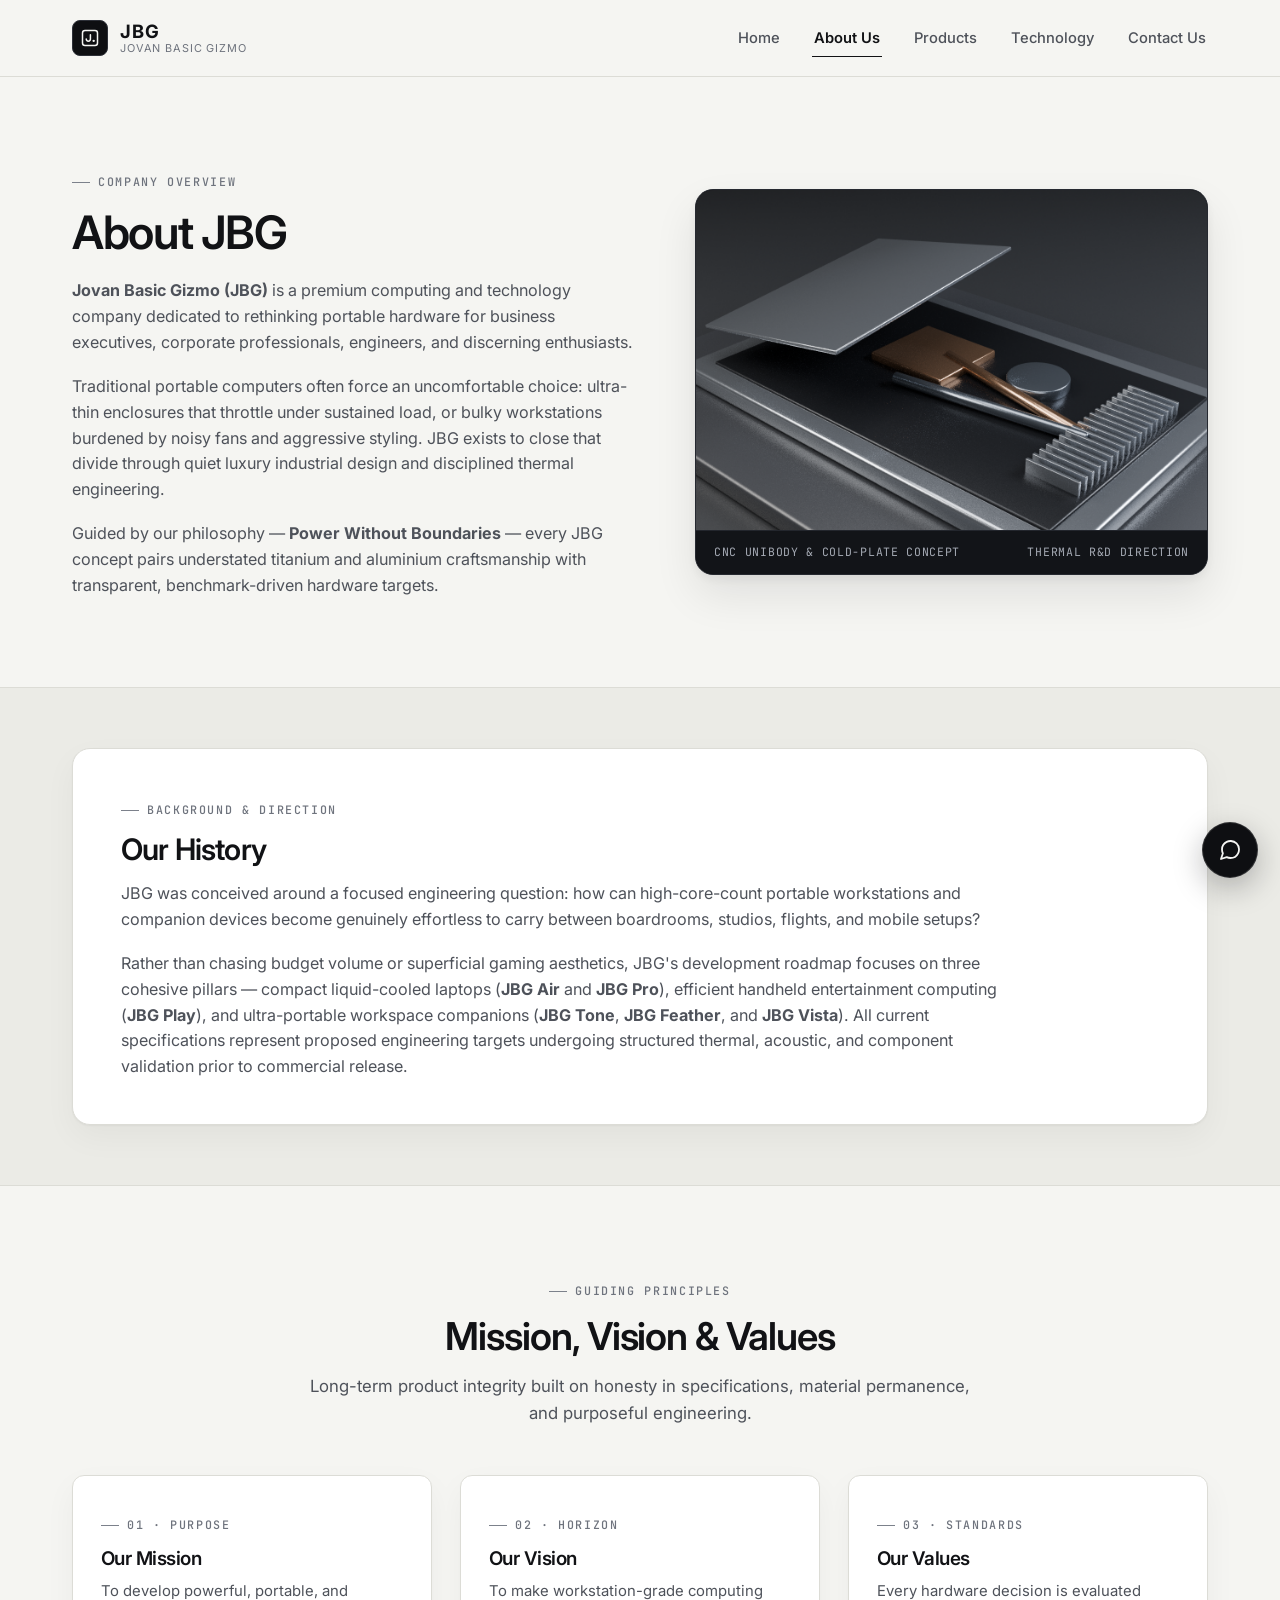
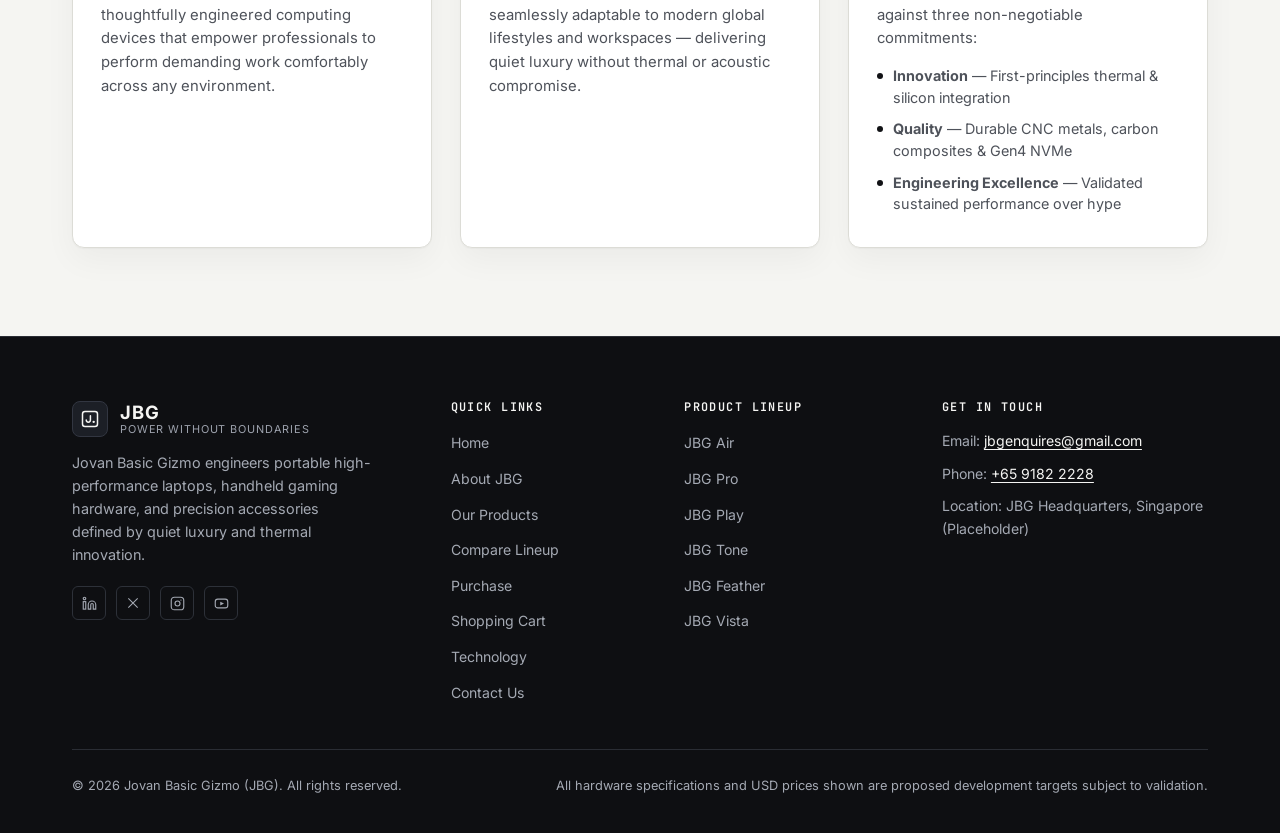
==== commit 676a35f0: "White default buttons, select-pop on all selectable controls, AI assistant bubble with pre-scripted " ====
--- a/aboutus.html
+++ b/aboutus.html
@@ -201,6 +201,7 @@
   </footer>
 </div>
 
+<script src="assistant.js" defer></script>
 <script>
   (function () {
     var isShot = location.search.indexOf('shot=1') !== -1;
@@ -242,14 +243,15 @@
     if (!targets.length || !('IntersectionObserver' in window)) return;
 
     var gridCount = new WeakMap();
-    var held = [];
+    var topSection = document.querySelector('.site-main section');
     targets.forEach(function (el) {
+      if (topSection && topSection.contains(el)) return;
+      if (el.getBoundingClientRect().top < window.innerHeight) return;
       var p = el.parentElement;
       var idx = gridCount.get(p) || 0;
       gridCount.set(p, idx + 1);
       el.style.setProperty('--reveal-delay', Math.min(idx * 150, 600) + 'ms');
       el.classList.add('reveal-item');
-      if (el.getBoundingClientRect().top < window.innerHeight - 36) held.push(el);
     });
 
     var io = new IntersectionObserver(function (entries) {
@@ -261,19 +263,16 @@
     }, { threshold: 0.08, rootMargin: '0px 0px -36px 0px' });
 
     targets.forEach(function (el) {
-      if (held.indexOf(el) === -1) io.observe(el);
-    });
-
-    if (!held.length) return;
-    if (window.scrollY > 10) {
-      held.forEach(function (el) { el.classList.add('is-visible'); });
-      return;
-    }
-    var revealOnScroll = function () {
-      held.forEach(function (el) { el.classList.add('is-visible'); });
-      window.removeEventListener('scroll', revealOnScroll);
-    };
-    window.addEventListener('scroll', revealOnScroll, { passive: true });
+      if (el.classList.contains('reveal-item')) io.observe(el);
+    });
+
+    document.addEventListener('click', function (e) {
+      var sel = e.target.closest('.filter-tab, .swatch-btn, .model-card, .config-card:not(.static-box), .bank-chip');
+      if (!sel || sel.disabled) return;
+      sel.classList.remove('select-pop');
+      void sel.offsetWidth;
+      sel.classList.add('select-pop');
+    });
   })();
 </script>
 </body>
--- a/style.css
+++ b/style.css
@@ -323,14 +323,14 @@
 }
 
 .btn-outline {
-  background: transparent;
+  background: var(--bg-elevated);
   color: var(--text-primary);
   border-color: #b8bbc2;
 }
 
 .btn-outline:hover {
+  background: #e9e9e4;
   border-color: var(--text-primary);
-  background: rgba(17, 18, 21, 0.03);
 }
 
 .btn-light {
@@ -2097,6 +2097,10 @@
   transform: scale(0.98);
 }
 
+.select-pop {
+  animation: jbgFadePop 340ms cubic-bezier(0.22, 1, 0.36, 1) both;
+}
+
 .cart-item {
   transition: opacity 220ms ease, transform 220ms cubic-bezier(0.22, 1, 0.36, 1), max-height 240ms cubic-bezier(0.22, 1, 0.36, 1), padding 240ms ease, margin 240ms ease;
   max-height: 220px;
@@ -2122,3 +2126,171 @@
 }
 
 /* motion enabled regardless of prefers-reduced-motion (project requirement) */
+
+/* ---------- JBG AI Assistant ---------- */
+.jbg-chat-fab {
+  position: fixed;
+  right: 22px;
+  bottom: 22px;
+  z-index: 1000;
+  width: 56px;
+  height: 56px;
+  border-radius: 50%;
+  background: var(--bg-dark);
+  color: var(--text-on-dark);
+  border: 1px solid rgba(255, 255, 255, 0.14);
+  display: flex;
+  align-items: center;
+  justify-content: center;
+  cursor: pointer;
+  box-shadow: 0 10px 30px rgba(14, 15, 18, 0.28);
+  transition: transform 200ms cubic-bezier(0.22, 1, 0.36, 1), box-shadow 200ms ease;
+}
+.jbg-chat-fab:hover {
+  transform: translateY(-2px);
+  box-shadow: 0 14px 36px rgba(14, 15, 18, 0.36);
+}
+.jbg-chat-fab svg { width: 24px; height: 24px; }
+
+.jbg-chat-panel {
+  position: fixed;
+  right: 22px;
+  bottom: 90px;
+  z-index: 1000;
+  width: min(360px, calc(100vw - 32px));
+  max-height: min(560px, calc(100vh - 120px));
+  display: flex;
+  flex-direction: column;
+  background: #fbfbfa;
+  border: 1px solid var(--hairline);
+  border-radius: 16px;
+  box-shadow: 0 24px 64px rgba(14, 15, 18, 0.22);
+  overflow: hidden;
+  opacity: 0;
+  transform: translateY(14px) scale(0.98);
+  pointer-events: none;
+  transition: opacity 220ms cubic-bezier(0.22, 1, 0.36, 1), transform 220ms cubic-bezier(0.22, 1, 0.36, 1);
+}
+.jbg-chat-panel.open {
+  opacity: 1;
+  transform: none;
+  pointer-events: auto;
+}
+.jbg-chat-head {
+  background: var(--bg-dark);
+  color: var(--text-on-dark);
+  padding: 13px 16px;
+  display: flex;
+  align-items: center;
+  justify-content: space-between;
+}
+.jbg-chat-head .chat-title {
+  font-size: 0.92rem;
+  font-weight: 600;
+}
+.jbg-chat-head .chat-eyebrow {
+  font-family: var(--font-mono);
+  font-size: 0.6rem;
+  letter-spacing: 0.12em;
+  text-transform: uppercase;
+  color: var(--text-on-dark-muted);
+  display: block;
+  margin-top: 2px;
+}
+.jbg-chat-close {
+  background: none;
+  border: none;
+  color: var(--text-on-dark-muted);
+  font-size: 1.1rem;
+  line-height: 1;
+  cursor: pointer;
+  padding: 4px;
+}
+.jbg-chat-close:hover { color: var(--text-on-dark); }
+
+.jbg-chat-msgs {
+  padding: 14px;
+  overflow-y: auto;
+  display: flex;
+  flex-direction: column;
+  gap: 10px;
+  flex: 1;
+}
+.jbg-chat-msg {
+  max-width: 86%;
+  padding: 10px 12px;
+  border-radius: 12px;
+  font-size: 0.88rem;
+  line-height: 1.5;
+  animation: jbgFadePop 300ms cubic-bezier(0.22, 1, 0.36, 1) both;
+}
+.jbg-chat-msg.bot {
+  background: #ffffff;
+  border: 1px solid var(--hairline);
+  align-self: flex-start;
+}
+.jbg-chat-msg.user {
+  background: var(--bg-dark);
+  color: var(--text-on-dark);
+  align-self: flex-end;
+}
+.jbg-chat-msg a { color: inherit; text-decoration: underline; text-underline-offset: 2px; }
+
+.jbg-chat-chips {
+  display: flex;
+  flex-wrap: wrap;
+  gap: 6px;
+  padding: 0 14px 10px;
+}
+.jbg-chat-chip {
+  font-family: var(--font-mono);
+  font-size: 0.68rem;
+  letter-spacing: 0.02em;
+  padding: 6px 11px;
+  border-radius: var(--radius-pill);
+  border: 1px solid var(--hairline);
+  background: var(--bg-elevated);
+  color: var(--text-secondary);
+  cursor: pointer;
+  transition: border-color var(--transition), color var(--transition);
+}
+.jbg-chat-chip:hover {
+  border-color: var(--text-primary);
+  color: var(--text-primary);
+}
+
+.jbg-chat-form {
+  display: flex;
+  gap: 8px;
+  padding: 12px 14px;
+  border-top: 1px solid var(--hairline);
+  background: #ffffff;
+}
+.jbg-chat-form input {
+  flex: 1;
+  border: 1px solid var(--hairline);
+  border-radius: var(--radius-sm);
+  padding: 9px 12px;
+  font-family: var(--font-sans);
+  font-size: 0.88rem;
+  color: var(--text-primary);
+  background: var(--bg);
+  outline: none;
+  transition: border-color var(--transition);
+}
+.jbg-chat-form input:focus { border-color: var(--text-primary); }
+.jbg-chat-send {
+  width: 38px;
+  height: 38px;
+  border-radius: var(--radius-sm);
+  border: none;
+  background: var(--bg-dark);
+  color: var(--text-on-dark);
+  cursor: pointer;
+  display: flex;
+  align-items: center;
+  justify-content: center;
+  transition: background var(--transition);
+}
+.jbg-chat-send:hover { background: #272a31; }
+.jbg-chat-send svg { width: 16px; height: 16px; }
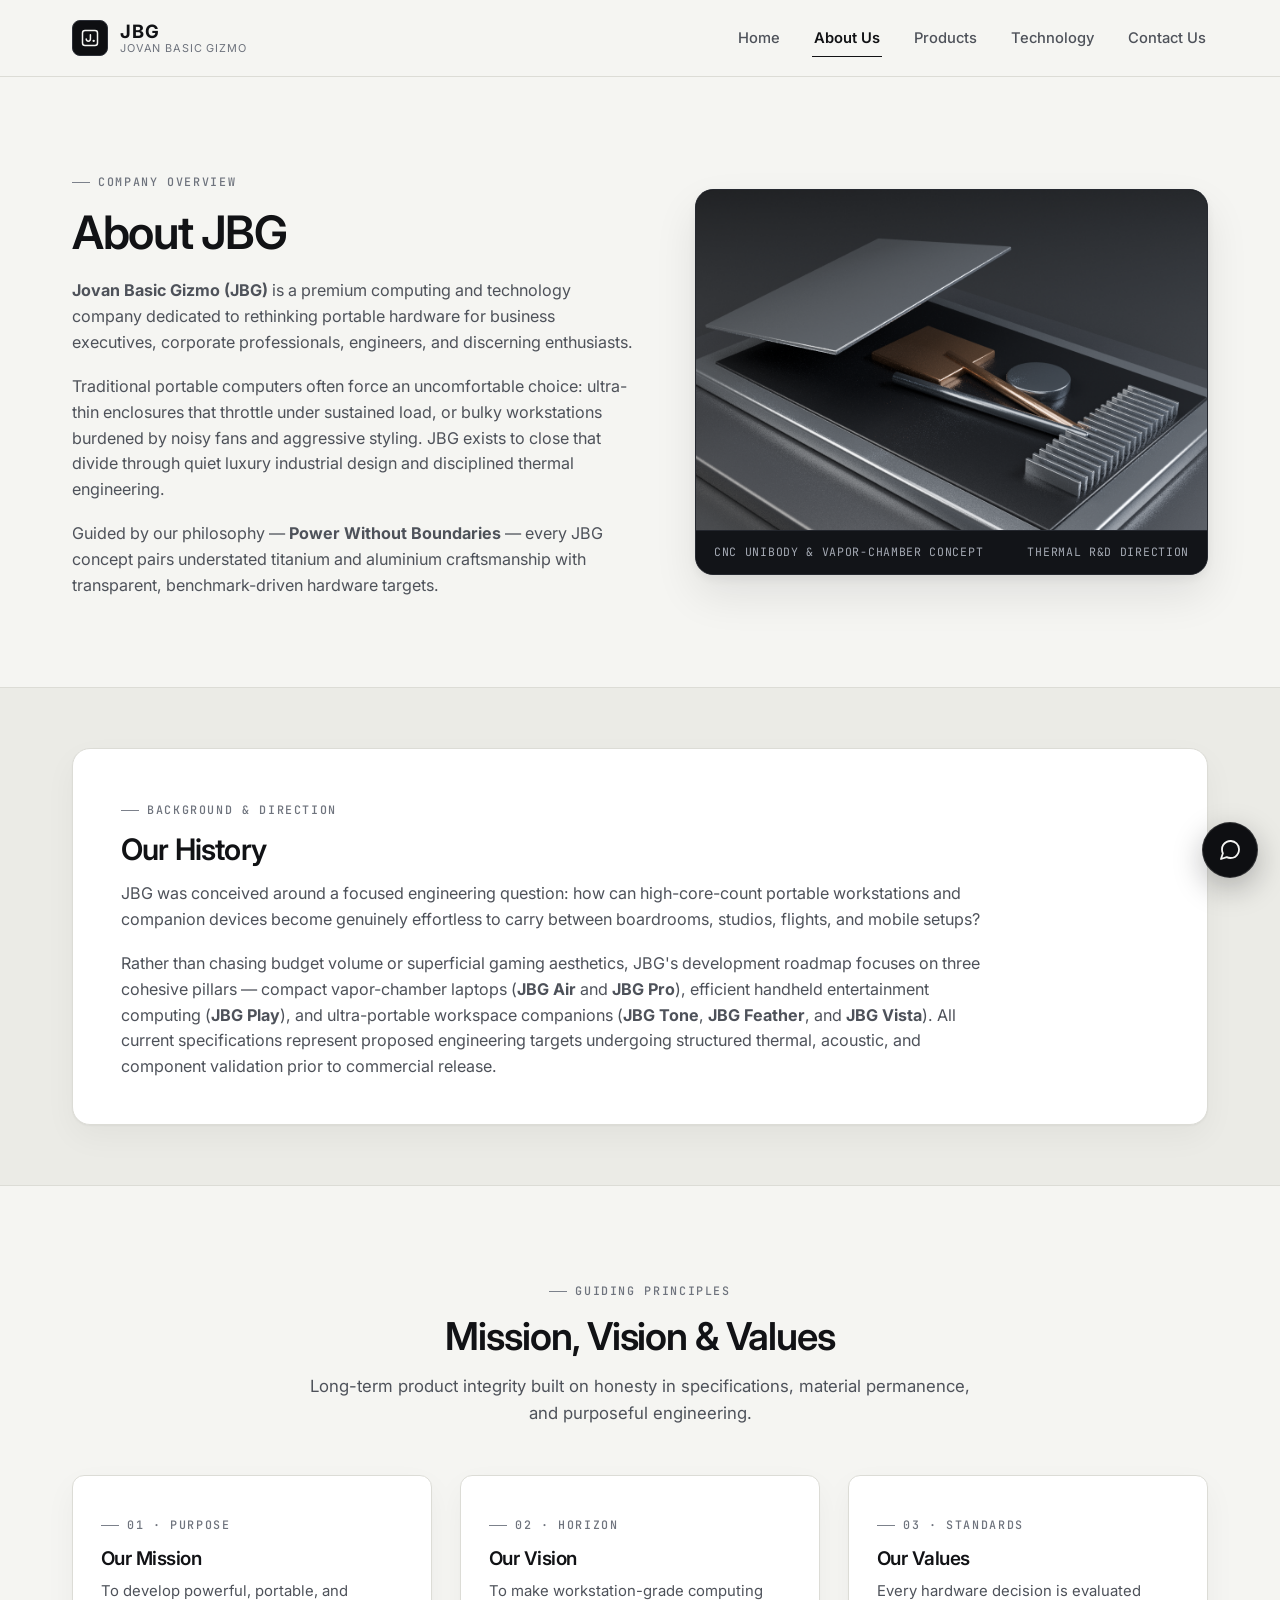
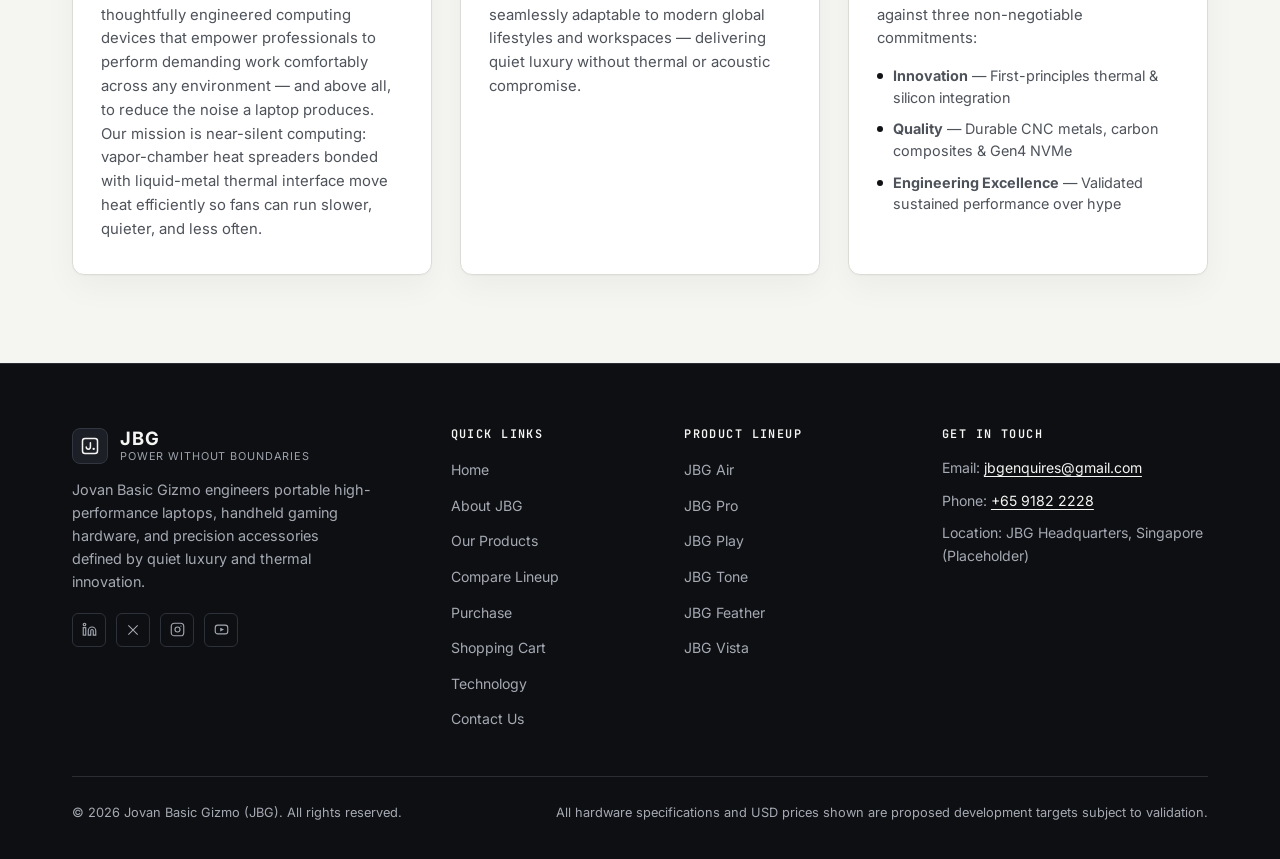
==== commit f3704ace: "Switch laptop cooling to vapor chamber + liquid metal; add noise mission Liquid cooling inside 1 cm-" ====
--- a/aboutus.html
+++ b/aboutus.html
@@ -66,9 +66,9 @@
           </p>
         </div>
         <div class="hero-visual-frame">
-          <img src="assets/about-engineering.png" alt="Cutaway studio render of JBG CNC aluminium unibody with compact liquid-cooling cold plate and side radiator fins">
+          <img src="assets/about-engineering.png" alt="Cutaway studio render of JBG CNC aluminium unibody with vapor-chamber heat spreader and low-noise fan assembly">
           <div class="visual-caption">
-            <span>CNC UNIBODY &amp; COLD-PLATE CONCEPT</span>
+            <span>CNC UNIBODY &amp; VAPOR-CHAMBER CONCEPT</span>
             <span>THERMAL R&amp;D DIRECTION</span>
           </div>
         </div>
@@ -85,7 +85,7 @@
               JBG was conceived around a focused engineering question: how can high-core-count portable workstations and companion devices become genuinely effortless to carry between boardrooms, studios, flights, and mobile setups?
             </p>
             <p>
-              Rather than chasing budget volume or superficial gaming aesthetics, JBG's development roadmap focuses on three cohesive pillars — compact liquid-cooled laptops (<strong>JBG Air</strong> and <strong>JBG Pro</strong>), efficient handheld entertainment computing (<strong>JBG Play</strong>), and ultra-portable workspace companions (<strong>JBG Tone</strong>, <strong>JBG Feather</strong>, and <strong>JBG Vista</strong>). All current specifications represent proposed engineering targets undergoing structured thermal, acoustic, and component validation prior to commercial release.
+              Rather than chasing budget volume or superficial gaming aesthetics, JBG's development roadmap focuses on three cohesive pillars — compact vapor-chamber laptops (<strong>JBG Air</strong> and <strong>JBG Pro</strong>), efficient handheld entertainment computing (<strong>JBG Play</strong>), and ultra-portable workspace companions (<strong>JBG Tone</strong>, <strong>JBG Feather</strong>, and <strong>JBG Vista</strong>). All current specifications represent proposed engineering targets undergoing structured thermal, acoustic, and component validation prior to commercial release.
             </p>
           </div>
         </div>
@@ -106,7 +106,7 @@
             <span class="eyebrow">01 &middot; Purpose</span>
             <h3>Our Mission</h3>
             <p>
-              To develop powerful, portable, and thoughtfully engineered computing devices that empower professionals to perform demanding work comfortably across any environment.
+              To develop powerful, portable, and thoughtfully engineered computing devices that empower professionals to perform demanding work comfortably across any environment — and above all, to reduce the noise a laptop produces. Our mission is near-silent computing: vapor-chamber heat spreaders bonded with liquid-metal thermal interface move heat efficiently so fans can run slower, quieter, and less often.
             </p>
           </div>
           <div class="pillar-card">
--- a/style.css
+++ b/style.css
@@ -311,36 +311,25 @@
   font-size: 0.84rem;
 }
 
-.btn-primary {
+.btn-primary,
+.btn-outline,
+.btn-light {
+  background: var(--bg-elevated);
+  color: var(--text-primary);
+  border-color: #b8bbc2;
+}
+
+.btn-primary:hover,
+.btn-outline:hover {
   background: var(--bg-dark);
   color: var(--text-on-dark);
   border-color: var(--bg-dark);
 }
 
-.btn-primary:hover {
-  background: #272a31;
-  border-color: #272a31;
-}
-
-.btn-outline {
-  background: var(--bg-elevated);
-  color: var(--text-primary);
-  border-color: #b8bbc2;
-}
-
-.btn-outline:hover {
-  background: #e9e9e4;
-  border-color: var(--text-primary);
-}
-
-.btn-light {
-  background: var(--bg-elevated);
-  color: var(--text-primary);
-  border-color: var(--bg-elevated);
-}
-
 .btn-light:hover {
-  background: #e9e9e4;
+  background: var(--bg-dark);
+  color: var(--text-on-dark);
+  border-color: rgba(255, 255, 255, 0.4);
 }
 
 /* ---------- Sections ---------- */
@@ -949,8 +938,21 @@
 
 .config-card.selected {
   border-color: var(--bg-dark);
+  background: var(--bg-dark);
+  box-shadow: var(--shadow-card);
+}
+
+.config-card.selected .config-title {
+  color: var(--text-on-dark);
+}
+
+.config-card.selected .config-sub {
+  color: rgba(255, 255, 255, 0.62);
+}
+
+.config-card.selected .config-rec {
   background: #ffffff;
-  box-shadow: 0 0 0 1px var(--bg-dark), var(--shadow-card);
+  color: var(--bg-dark);
 }
 
 .config-rec {
@@ -1145,8 +1147,20 @@
 
 .model-card.selected {
   border-color: var(--bg-dark);
-  background: #ffffff;
-  box-shadow: 0 0 0 1px var(--bg-dark), var(--shadow-card);
+  background: var(--bg-dark);
+  box-shadow: var(--shadow-card);
+}
+
+.model-card.selected .model-card-name {
+  color: var(--text-on-dark);
+}
+
+.model-card.selected .model-card-sub {
+  color: rgba(255, 255, 255, 0.62);
+}
+
+.model-card.selected .model-card-price {
+  color: rgba(255, 255, 255, 0.85);
 }
 
 .model-thumb {
@@ -1434,9 +1448,9 @@
 
 .bank-chip.selected {
   border-color: var(--bg-dark);
-  background: #ffffff;
-  color: var(--text-primary);
-  box-shadow: 0 0 0 1px var(--bg-dark), var(--shadow-card);
+  background: var(--bg-dark);
+  color: var(--text-on-dark);
+  box-shadow: var(--shadow-card);
 }
 
 .bank-chip-private {
@@ -1639,6 +1653,35 @@
   font-weight: 500;
 }
 
+.compare-select {
+  width: 100%;
+  padding: 10px 38px 10px 16px;
+  font-family: var(--font-sans);
+  font-size: 0.95rem;
+  font-weight: 600;
+  color: var(--text-primary);
+  background: #ffffff url("data:image/svg+xml,%3Csvg xmlns='http://www.w3.org/2000/svg' width='12' height='8' viewBox='0 0 12 8'%3E%3Cpath d='M1 1l5 5 5-5' fill='none' stroke='%23111215' stroke-width='1.6' stroke-linecap='round'/%3E%3C/svg%3E") no-repeat right 14px center;
+  border: 1px solid #b8bbc2;
+  border-radius: var(--radius-sm);
+  appearance: none;
+  -webkit-appearance: none;
+  cursor: pointer;
+  transition: border-color var(--transition), background-color var(--transition);
+}
+
+.compare-select:hover {
+  border-color: var(--text-primary);
+}
+
+.compare-select option {
+  color: var(--text-primary);
+  background: #ffffff;
+}
+
+.compare-table thead th.compare-th {
+  vertical-align: top;
+}
+
 /* ---------- Contact Page ---------- */
 .contact-grid {
   display: grid;
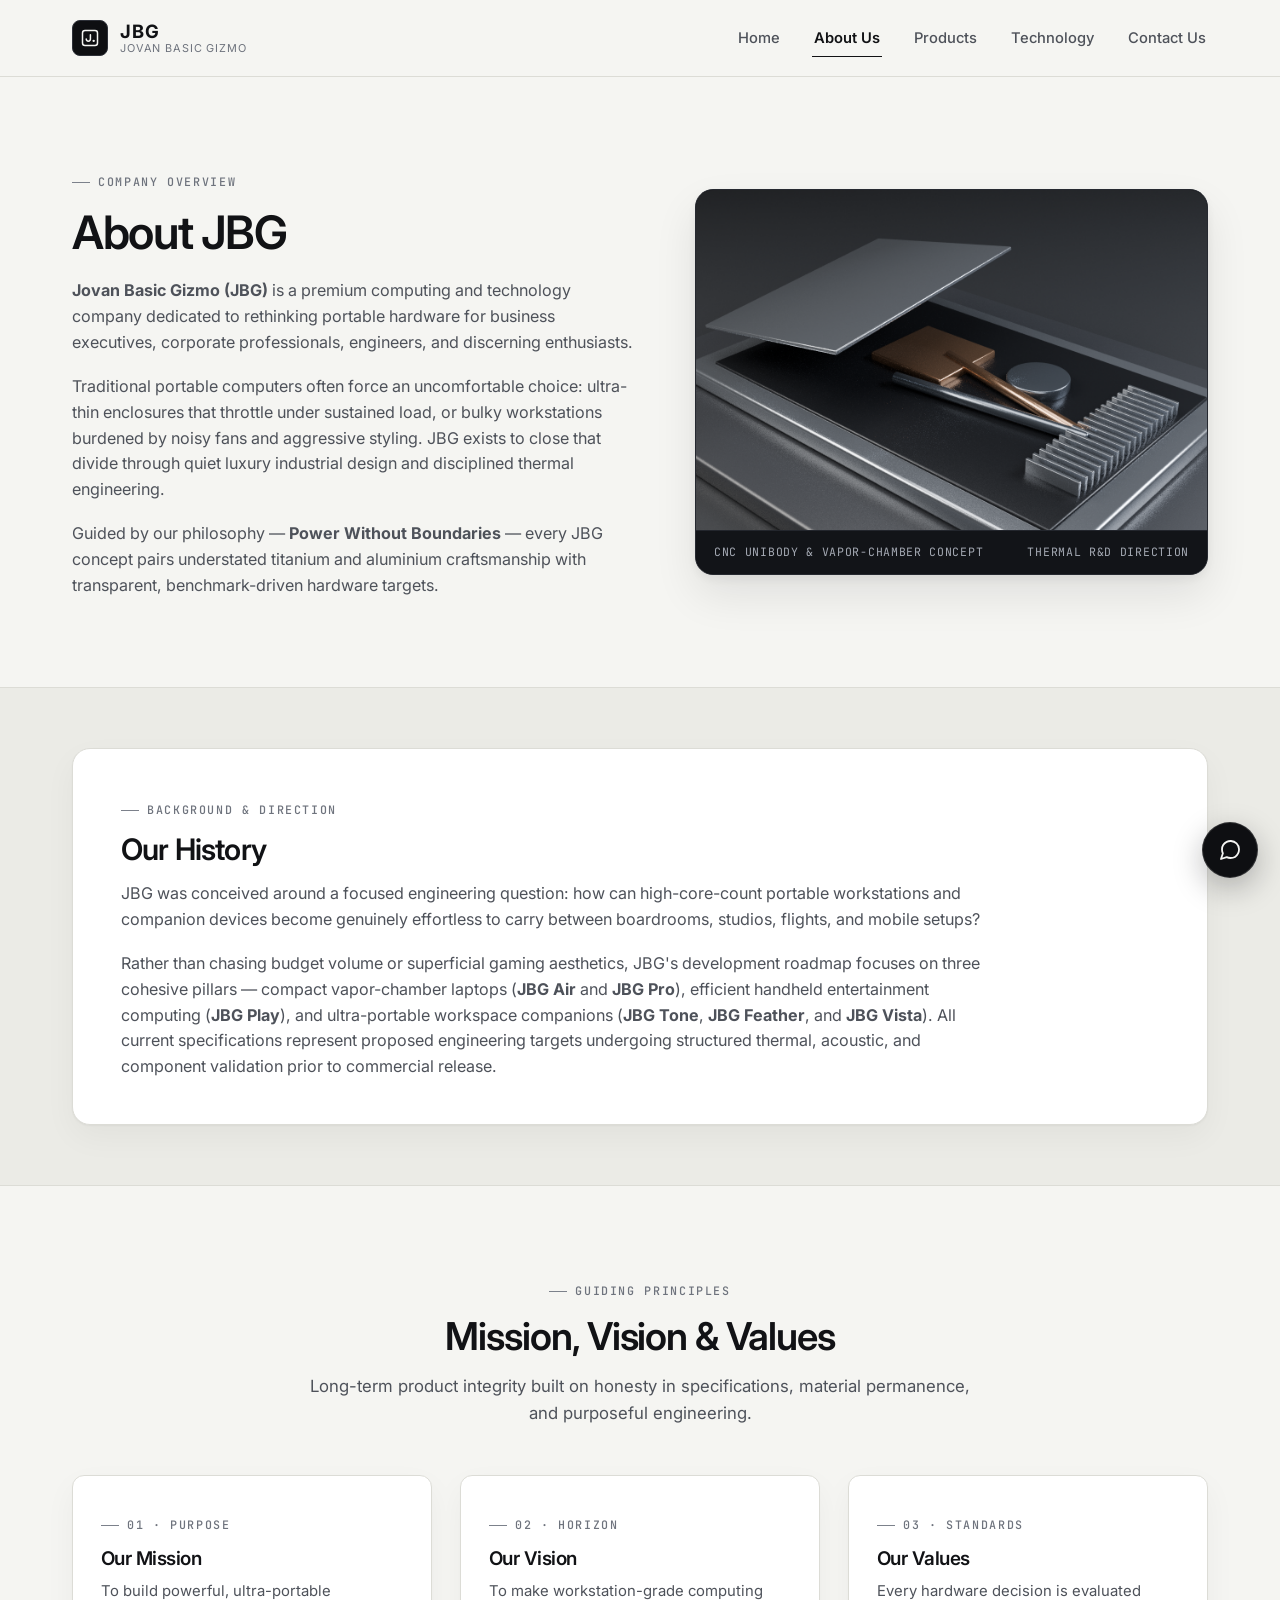
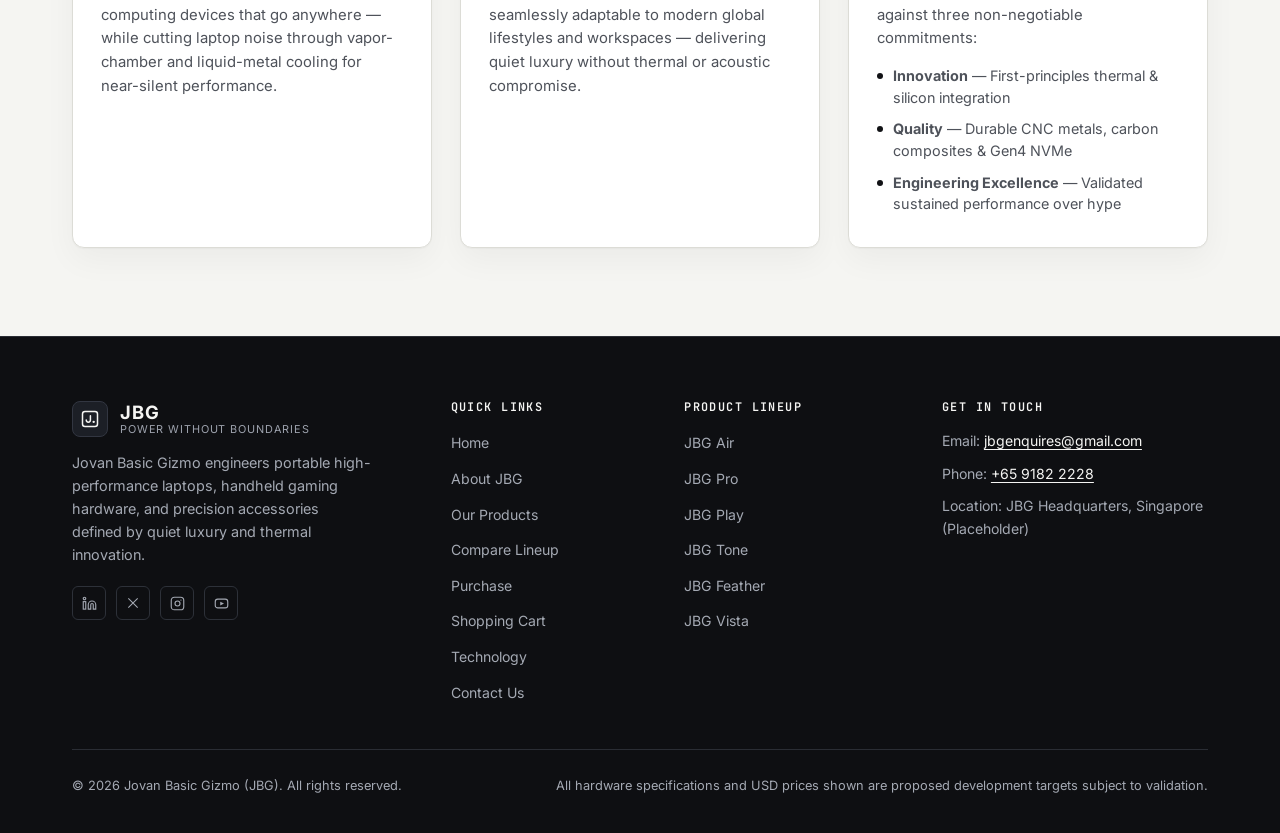
==== commit 07b7da39: "Simplify About Us mission text Condensed to portability + noise reduction so it fits the card.  Gene" ====
--- a/aboutus.html
+++ b/aboutus.html
@@ -106,7 +106,7 @@
             <span class="eyebrow">01 &middot; Purpose</span>
             <h3>Our Mission</h3>
             <p>
-              To develop powerful, portable, and thoughtfully engineered computing devices that empower professionals to perform demanding work comfortably across any environment — and above all, to reduce the noise a laptop produces. Our mission is near-silent computing: vapor-chamber heat spreaders bonded with liquid-metal thermal interface move heat efficiently so fans can run slower, quieter, and less often.
+              To build powerful, ultra-portable computing devices that go anywhere — while cutting laptop noise through vapor-chamber and liquid-metal cooling for near-silent performance.
             </p>
           </div>
           <div class="pillar-card">
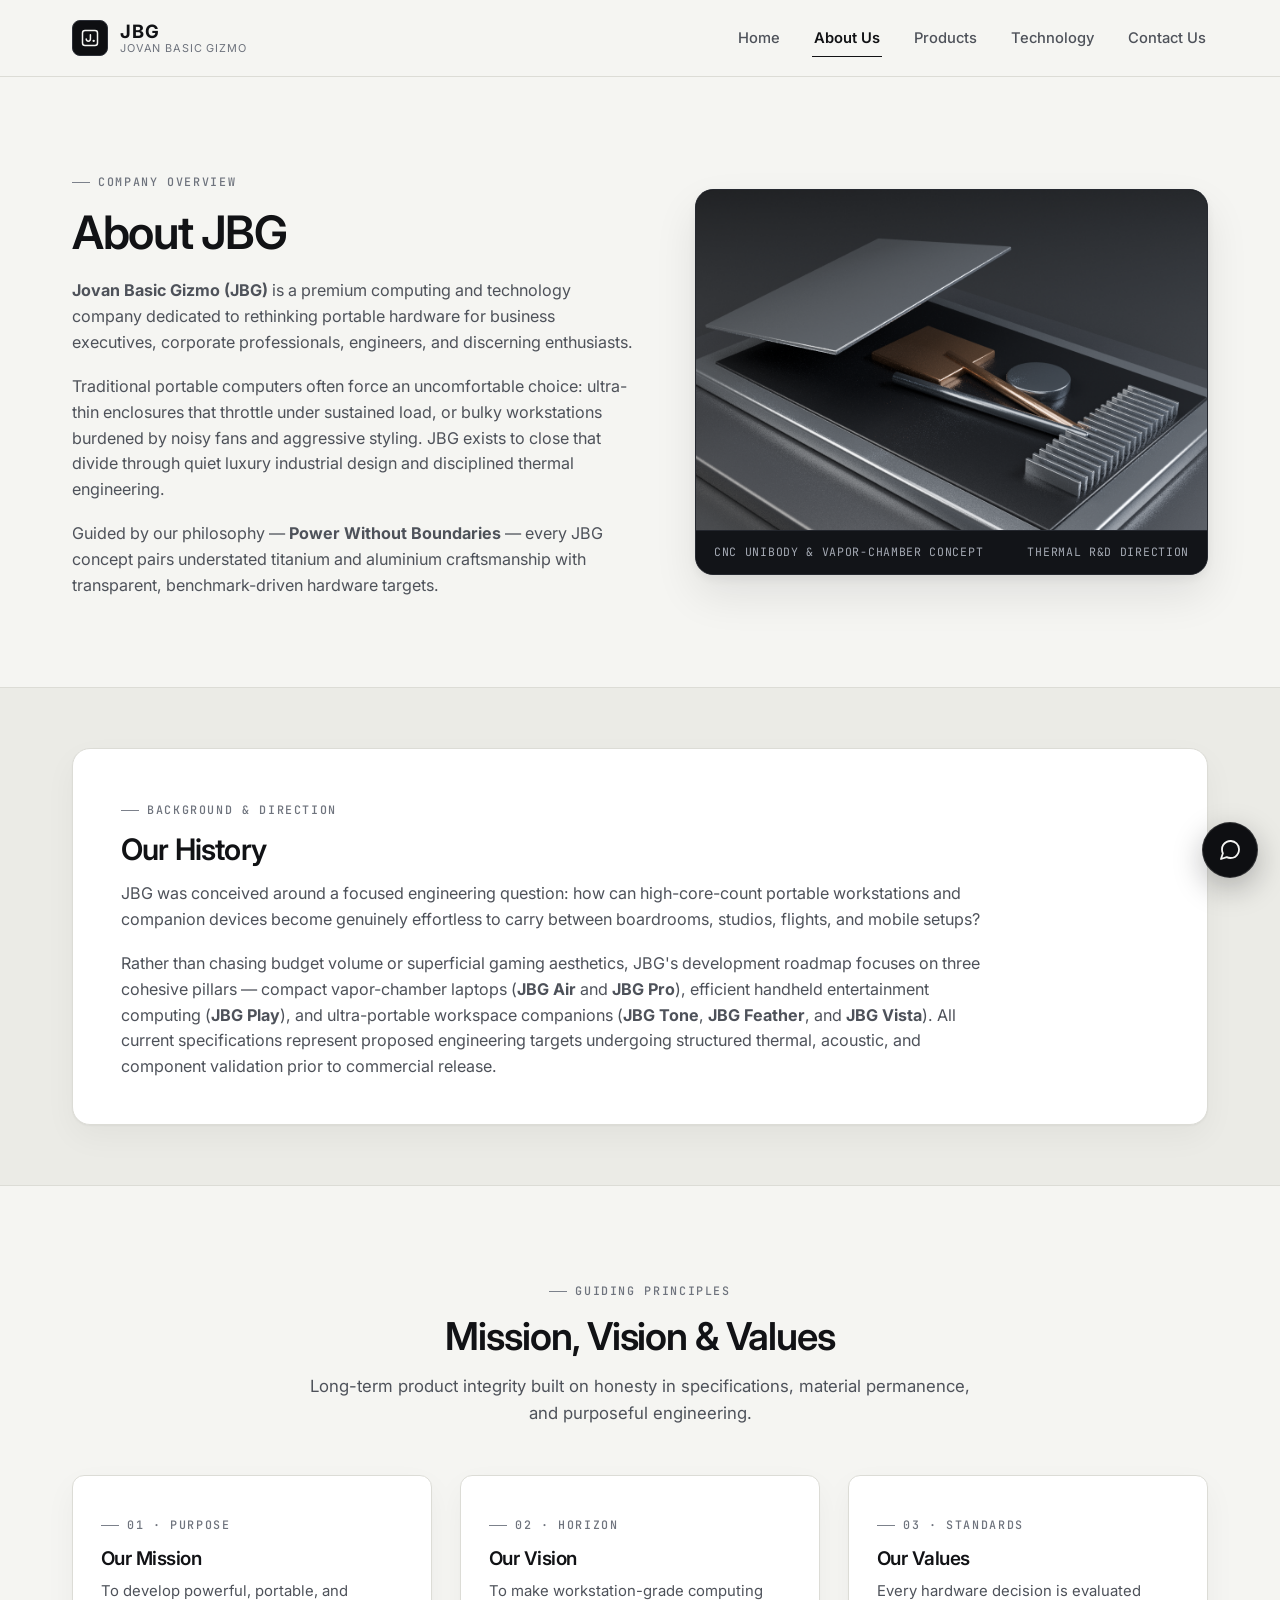
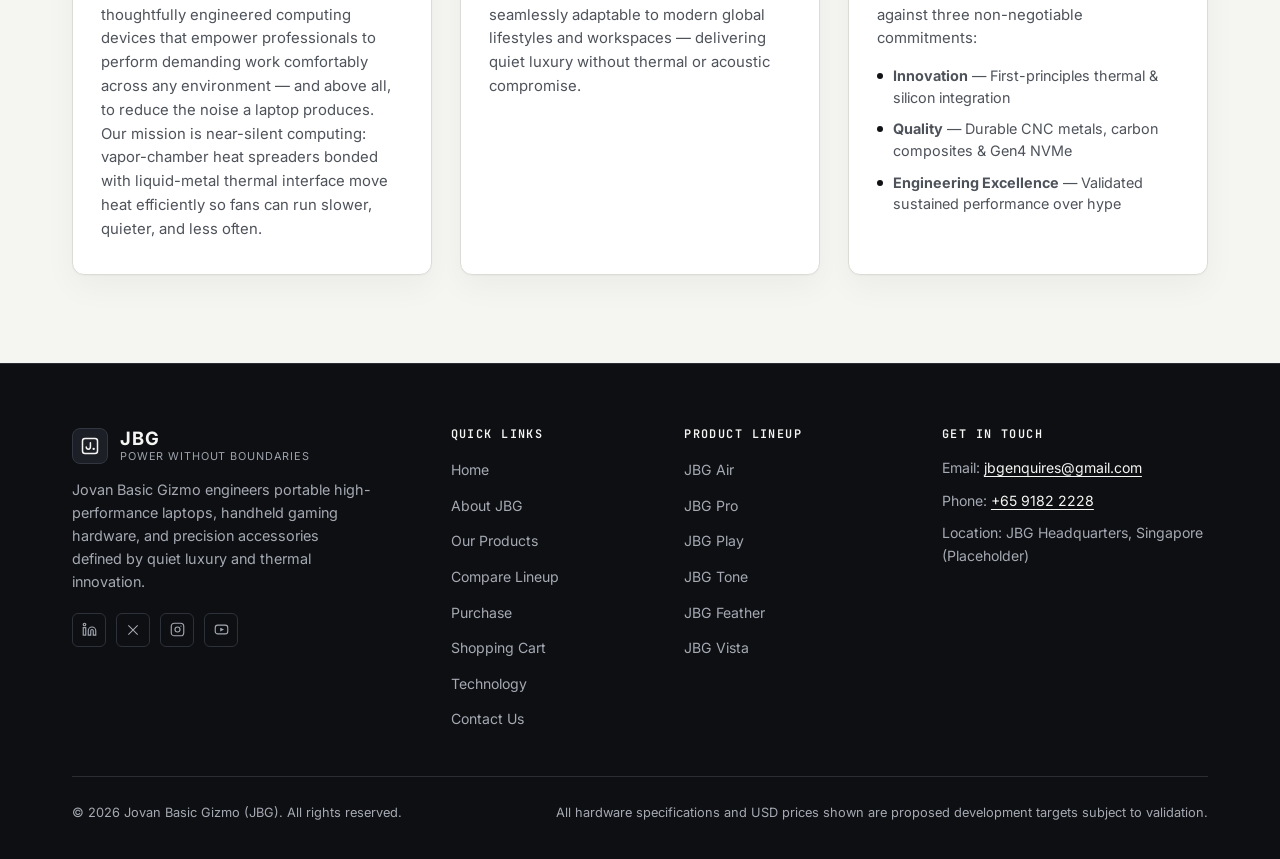
==== commit e2659afd: "Restore fuller About Us mission text Generated with [Devin](https://devin.ai)  Co-Authored-By: Devin" ====
--- a/aboutus.html
+++ b/aboutus.html
@@ -106,7 +106,7 @@
             <span class="eyebrow">01 &middot; Purpose</span>
             <h3>Our Mission</h3>
             <p>
-              To build powerful, ultra-portable computing devices that go anywhere — while cutting laptop noise through vapor-chamber and liquid-metal cooling for near-silent performance.
+              To develop powerful, portable, and thoughtfully engineered computing devices that empower professionals to perform demanding work comfortably across any environment — and above all, to reduce the noise a laptop produces. Our mission is near-silent computing: vapor-chamber heat spreaders bonded with liquid-metal thermal interface move heat efficiently so fans can run slower, quieter, and less often.
             </p>
           </div>
           <div class="pillar-card">
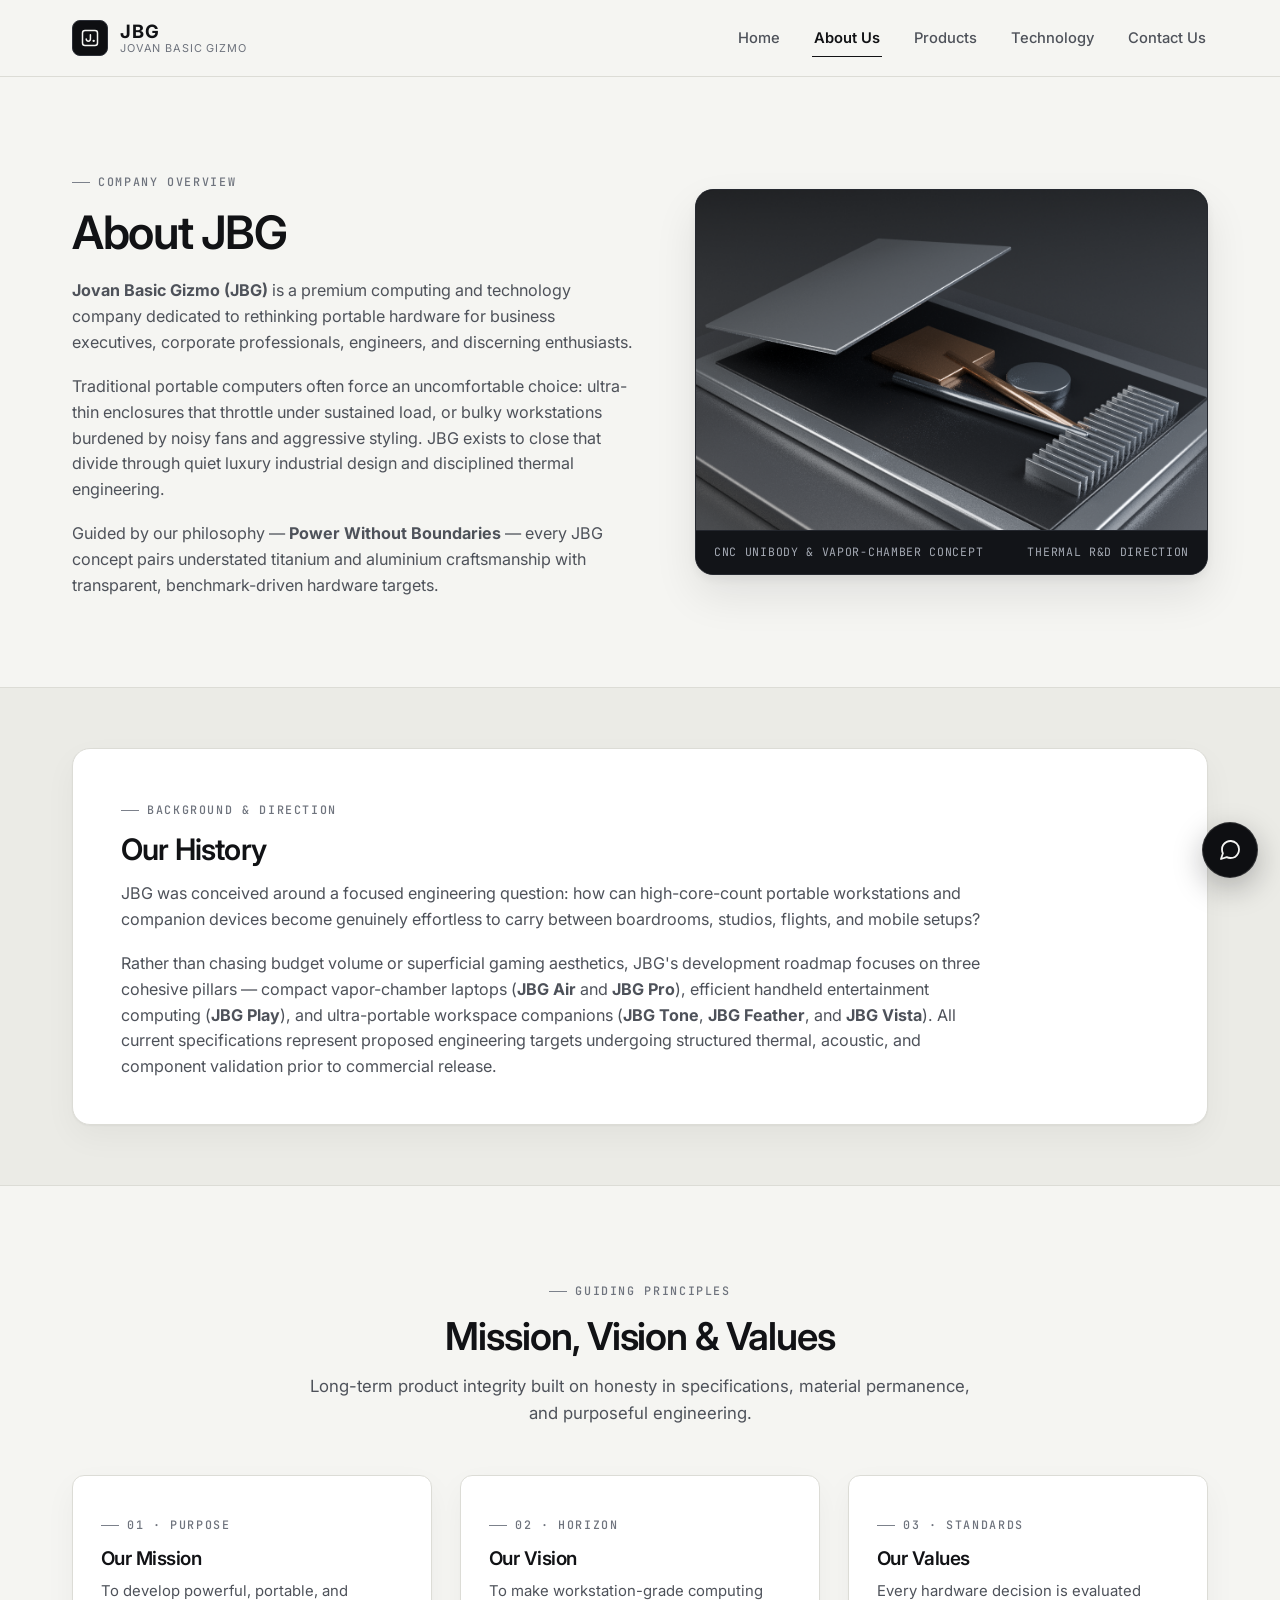
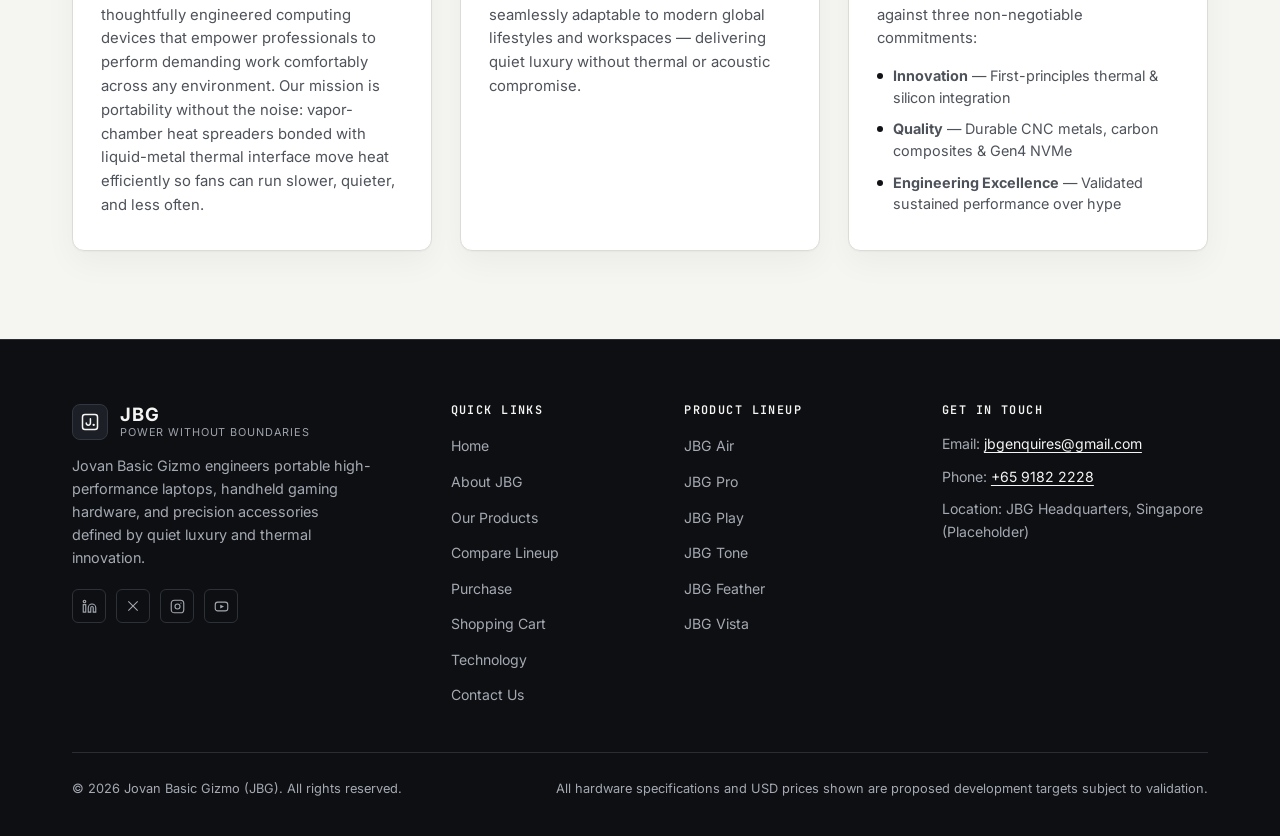
==== commit ce6bc9c8: "Balance mission around portability and noise equally Generated with [Devin](https://devin.ai)  Co-Au" ====
--- a/aboutus.html
+++ b/aboutus.html
@@ -106,7 +106,7 @@
             <span class="eyebrow">01 &middot; Purpose</span>
             <h3>Our Mission</h3>
             <p>
-              To develop powerful, portable, and thoughtfully engineered computing devices that empower professionals to perform demanding work comfortably across any environment — and above all, to reduce the noise a laptop produces. Our mission is near-silent computing: vapor-chamber heat spreaders bonded with liquid-metal thermal interface move heat efficiently so fans can run slower, quieter, and less often.
+              To develop powerful, portable, and thoughtfully engineered computing devices that empower professionals to perform demanding work comfortably across any environment. Our mission is portability without the noise: vapor-chamber heat spreaders bonded with liquid-metal thermal interface move heat efficiently so fans can run slower, quieter, and less often.
             </p>
           </div>
           <div class="pillar-card">
